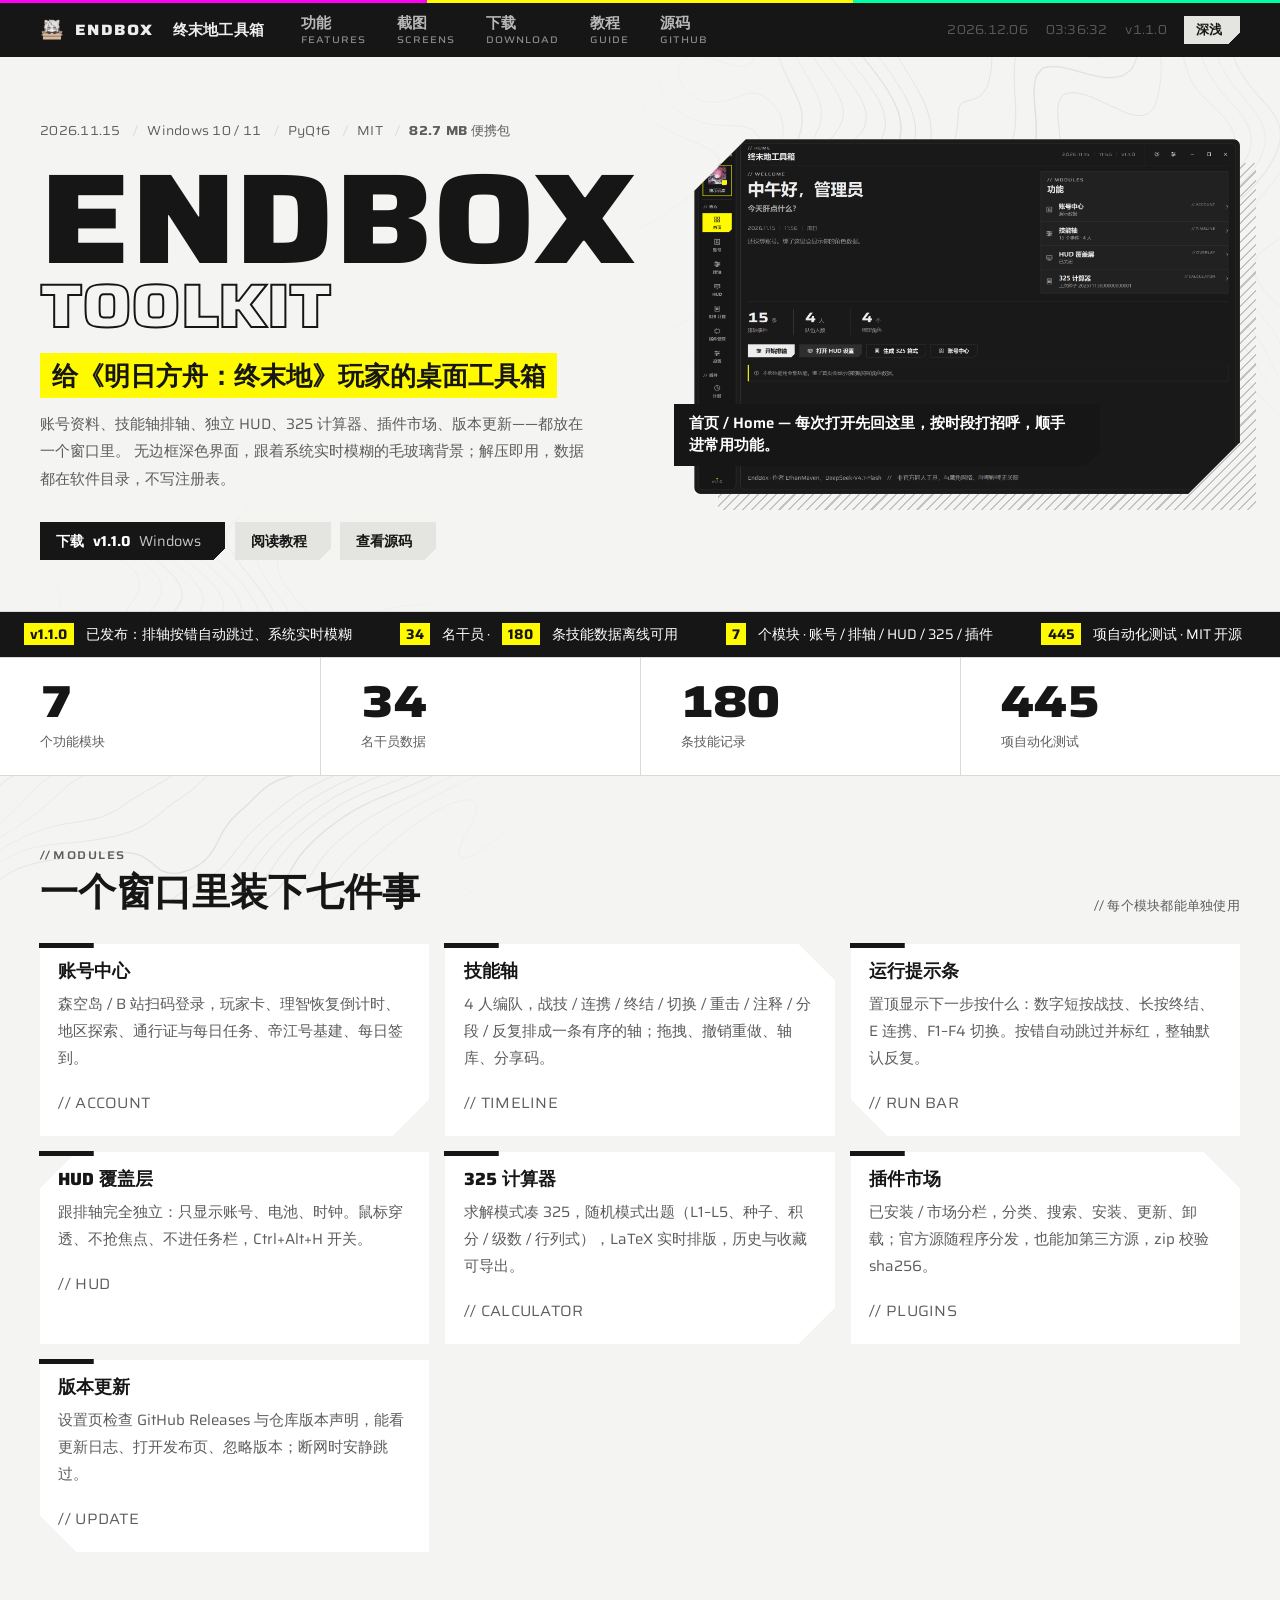
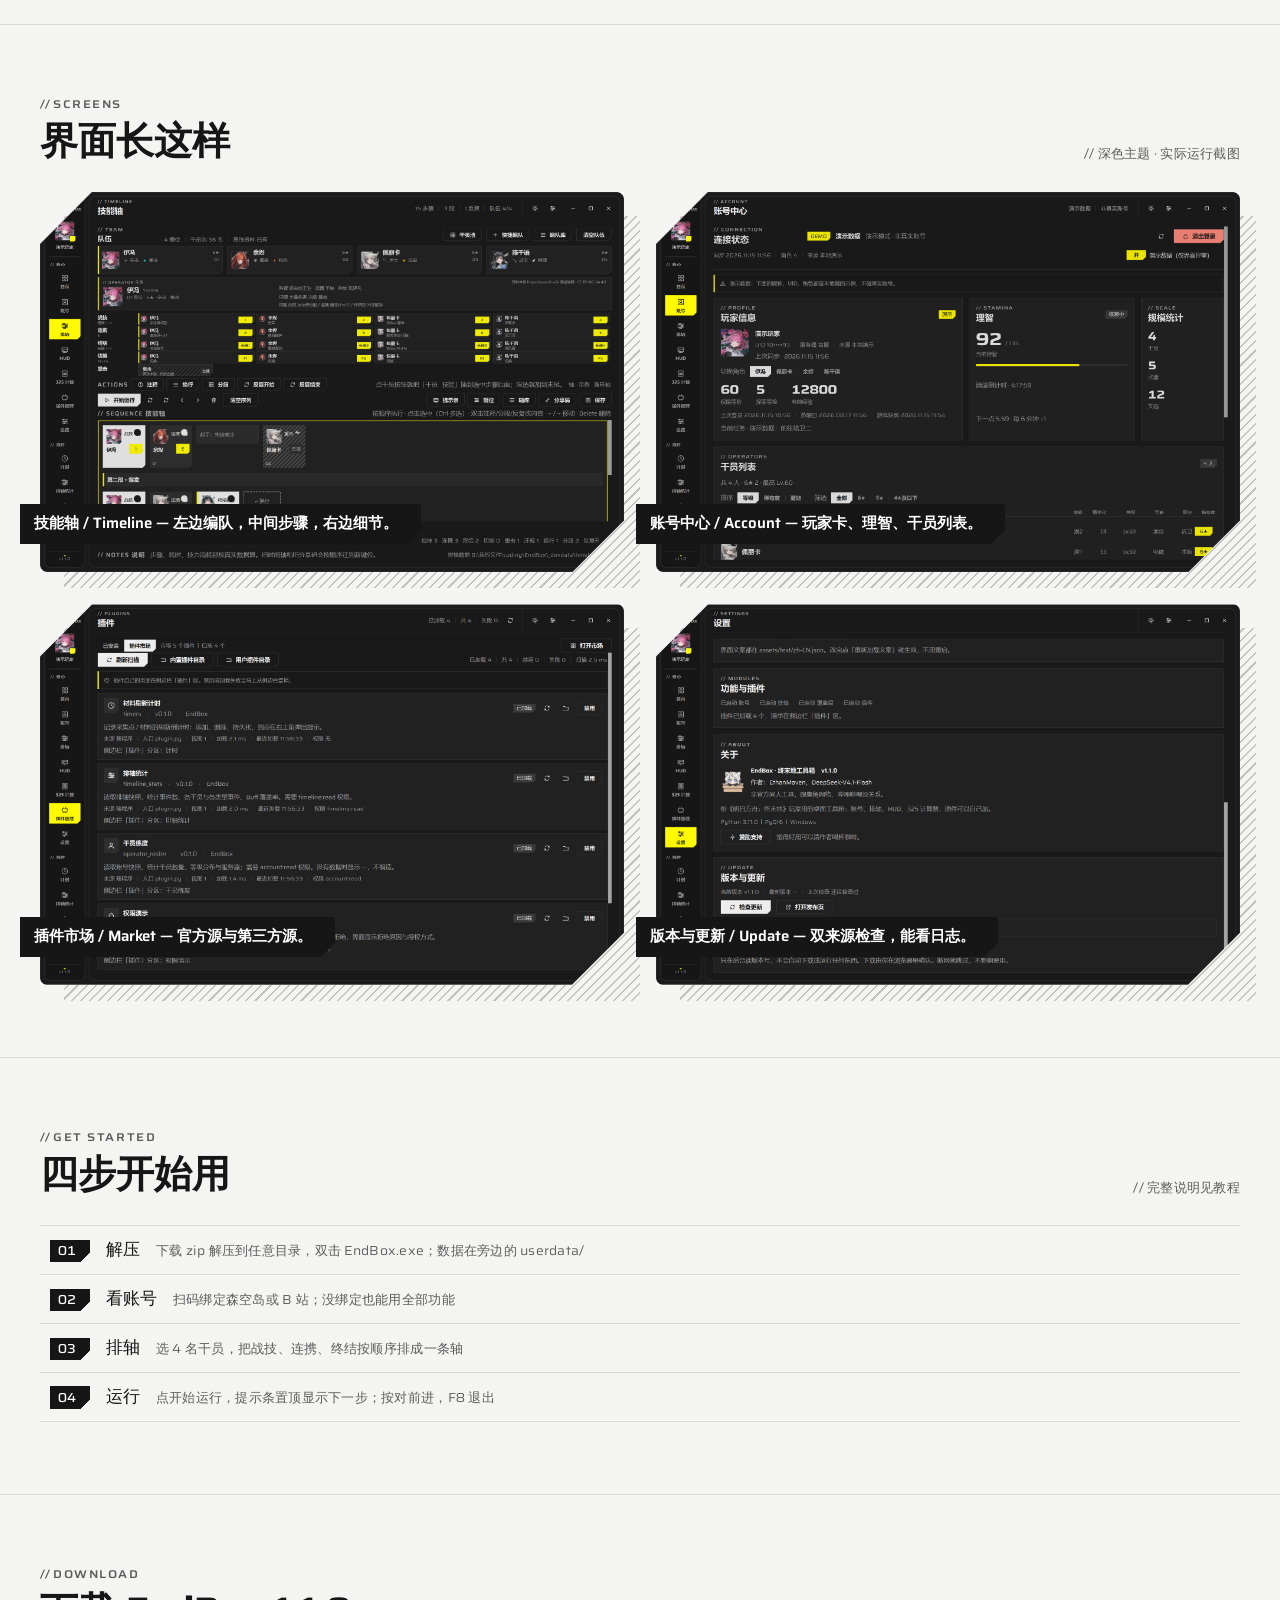
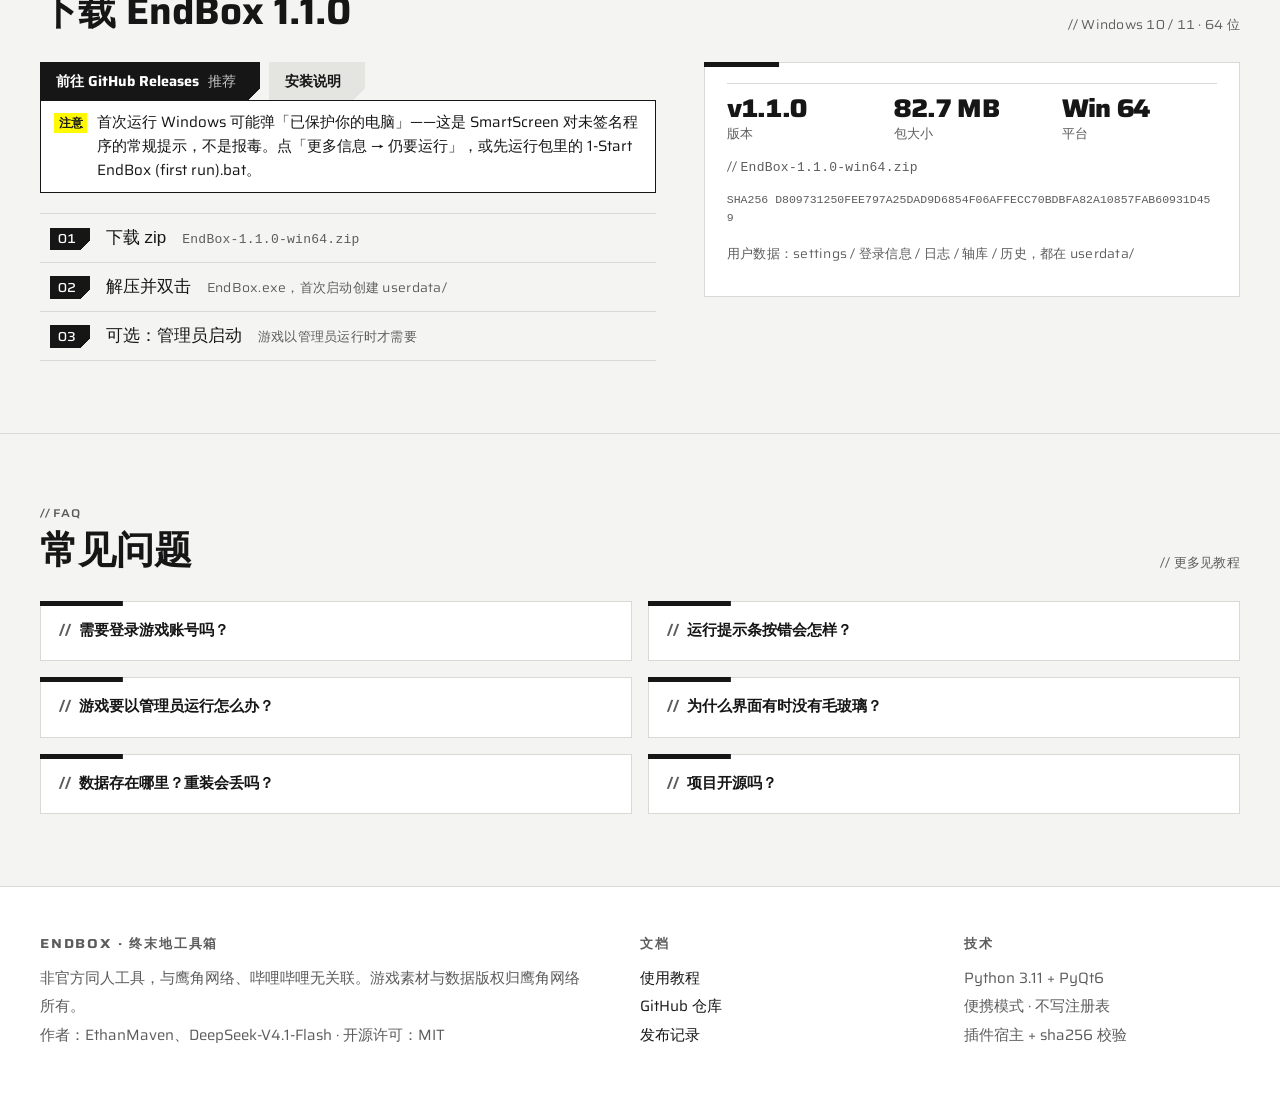
==== index.html @ 20b2fcff "EndBox 官网：首页 + 使用教程（终末地风格静态站）" ====
<!doctype html>
<html
  lang="zh-CN"
  data-ef-accent="yellow"
  data-ef-paper="neutral"
  data-ef-cut="standard"
  data-ef-ground="contours"
  data-ef-density="standard"
  data-ef-motion="full"
>
  <head>
    <meta charset="utf-8" />
    <meta name="viewport" content="width=device-width, initial-scale=1" />
    <title>EndBox · 终末地工具箱</title>
    <meta
      name="description"
      content="EndBox 是给《明日方舟：终末地》玩家用的 Windows 桌面工具箱：账号资料、技能轴排轴、独立 HUD、325 计算器、插件市场、版本更新，都在一个窗口里。开源、便携、免安装。"
    />
    <meta name="theme-color" content="#F4F4F2" media="(prefers-color-scheme: light)" />
    <meta name="theme-color" content="#191919" media="(prefers-color-scheme: dark)" />
    <link rel="icon" href="assets/img/endbox.png" />
    <script>
      try {
        const t = localStorage.getItem('theme');
        if (t) document.documentElement.dataset.theme = t;
      } catch {}
    </script>
    <script src="assets/variant.js"></script>
    <link rel="stylesheet" href="assets/endfield.css" />
    <link rel="stylesheet" href="assets/site.css" />
  </head>
  <body class="ef ef-contours">
    <div class="scroll-progress" aria-hidden="true"><i></i></div>
    <div class="ef-tri" aria-hidden="true"><i></i><i></i><i></i></div>

    <header class="ef-cmdbar">
      <a class="brand" href="index.html">
        <img src="assets/img/endbox.png" alt="" aria-hidden="true" />
        ENDBOX<span class="zh">终末地工具箱</span>
      </a>
      <nav aria-label="页面导航">
        <a href="#features">功能<small>Features</small></a>
        <a href="#screens">截图<small>Screens</small></a>
        <a href="#download">下载<small>Download</small></a>
        <a href="guide.html">教程<small>Guide</small></a>
        <a href="https://github.com/comreade-123/EndBox" rel="noopener">源码<small>GitHub</small></a>
      </nav>
      <div class="util">
        <span class="ef-field" data-clock-date>2026.11.15</span>
        <span class="ef-field" data-clock>--:--:--</span>
        <span class="ef-field" data-release-version>v1.1.0</span>
        <button class="ef-btn small" type="button" data-theme-toggle>深浅</button>
      </div>
    </header>

    <main>
      <section class="hero">
        <div class="hero-copy">
          <p class="hero-meta ef-field">
            <time data-release-date>2026.11.15</time>
            <span>Windows 10 / 11</span>
            <span>PyQt6</span>
            <span>MIT</span>
            <span><b data-release-size>82.7 MB</b> 便携包</span>
          </p>
          <h1 class="ef-wordmark">
            <span class="solid ef-in-drive">ENDBOX</span>
            <span class="hollow ef-in-drive" style="animation-delay: 140ms" aria-hidden="true">TOOLKIT</span>
          </h1>
          <p class="claim"><span class="ef-marker ef-in-stroke">给《明日方舟：终末地》玩家的桌面工具箱</span></p>
          <p class="bio">
            账号资料、技能轴排轴、独立 HUD、325 计算器、插件市场、版本更新——都放在一个窗口里。
            无边框深色界面，跟着系统实时模糊的毛玻璃背景；解压即用，数据都在软件目录，不写注册表。
          </p>
          <p class="ef-actions">
            <a class="ef-btn go" data-release-download href="#download">下载 <span data-release-version>v1.1.0</span> <span class="sub">Windows</span></a>
            <a class="ef-btn" href="guide.html">阅读教程</a>
            <a class="ef-btn" href="https://github.com/comreade-123/EndBox" rel="noopener">查看源码</a>
          </p>
        </div>

        <div class="hero-art">
          <figure class="ef-frame">
            <div class="window">
              <img src="assets/img/home_dark.png" alt="EndBox 首页：问候语、模块入口与今天的状态" />
            </div>
            <figcaption class="ef-plate">首页 / Home — 每次打开先回这里，按时段打招呼，顺手进常用功能。</figcaption>
          </figure>
        </div>

        <div class="ef-ticker" aria-label="项目信息">
          <div class="track">
            <ul>
              <li><a href="#download"><b>v1.1.0</b> 已发布：排轴按错自动跳过、系统实时模糊</a></li>
              <li><a href="#features"><b>34</b> 名干员 · <b>180</b> 条技能数据离线可用</a></li>
              <li><a href="#features"><b>7</b> 个模块 · 账号 / 排轴 / HUD / 325 / 插件</a></li>
              <li><a href="https://github.com/comreade-123/EndBox" rel="noopener"><b>445</b> 项自动化测试 · MIT 开源</a></li>
            </ul>
            <ul aria-hidden="true">
              <li><a href="#download" tabindex="-1"><b>v1.1.0</b> 已发布：排轴按错自动跳过、系统实时模糊</a></li>
              <li><a href="#features" tabindex="-1"><b>34</b> 名干员 · <b>180</b> 条技能数据离线可用</a></li>
              <li><a href="#features" tabindex="-1"><b>7</b> 个模块 · 账号 / 排轴 / HUD / 325 / 插件</a></li>
              <li><a href="https://github.com/comreade-123/EndBox" rel="noopener" tabindex="-1"><b>445</b> 项自动化测试 · MIT 开源</a></li>
            </ul>
          </div>
        </div>
      </section>

      <section class="stat-band" aria-label="真实统计">
        <div><b data-count="7">7</b><span>个功能模块</span></div>
        <div><b data-count="34">34</b><span>名干员数据</span></div>
        <div><b data-count="180">180</b><span>条技能记录</span></div>
        <div><b data-count="445">445</b><span>项自动化测试</span></div>
      </section>

      <section class="section" id="features">
        <div class="section-head">
          <div>
            <p class="ef-eyebrow slash">Modules</p>
            <h2>一个窗口里装下七件事</h2>
          </div>
          <p class="ef-field"><span>// 每个模块都能单独使用</span></p>
        </div>

        <div class="modules">
          <a class="ef-panel cut-br" href="guide.html#account">
            <h2>账号中心</h2>
            <p>森空岛 / B 站扫码登录，玩家卡、理智恢复倒计时、地区探索、通行证与每日任务、帝江号基建、每日签到。</p>
            <p class="ef-field"><span>// ACCOUNT</span></p>
          </a>
          <a class="ef-panel cut-tr" href="guide.html#timeline">
            <h2>技能轴</h2>
            <p>4 人编队，战技 / 连携 / 终结 / 切换 / 重击 / 注释 / 分段 / 反复排成一条有序的轴；拖拽、撤销重做、轴库、分享码。</p>
            <p class="ef-field"><span>// TIMELINE</span></p>
          </a>
          <a class="ef-panel cut-bl" href="guide.html#runbar">
            <h2>运行提示条</h2>
            <p>置顶显示下一步按什么：数字短按战技、长按终结、E 连携、F1–F4 切换。按错自动跳过并标红，整轴默认反复。</p>
            <p class="ef-field"><span>// RUN BAR</span></p>
          </a>
          <a class="ef-panel cut-tl" href="guide.html#hud">
            <h2>HUD 覆盖层</h2>
            <p>跟排轴完全独立：只显示账号、电池、时钟。鼠标穿透、不抢焦点、不进任务栏，Ctrl+Alt+H 开关。</p>
            <p class="ef-field"><span>// HUD</span></p>
          </a>
          <a class="ef-panel cut-br" href="guide.html#calc">
            <h2>325 计算器</h2>
            <p>求解模式凑 325，随机模式出题（L1–L5、种子、积分 / 级数 / 行列式），LaTeX 实时排版，历史与收藏可导出。</p>
            <p class="ef-field"><span>// CALCULATOR</span></p>
          </a>
          <a class="ef-panel cut-tr" href="guide.html#plugins">
            <h2>插件市场</h2>
            <p>已安装 / 市场分栏，分类、搜索、安装、更新、卸载；官方源随程序分发，也能加第三方源，zip 校验 sha256。</p>
            <p class="ef-field"><span>// PLUGINS</span></p>
          </a>
          <a class="ef-panel cut-bl" href="guide.html#update">
            <h2>版本更新</h2>
            <p>设置页检查 GitHub Releases 与仓库版本声明，能看更新日志、打开发布页、忽略版本；断网时安静跳过。</p>
            <p class="ef-field"><span>// UPDATE</span></p>
          </a>
        </div>
      </section>

      <section class="section" id="screens">
        <div class="section-head">
          <div>
            <p class="ef-eyebrow slash">Screens</p>
            <h2>界面长这样</h2>
          </div>
          <p class="ef-field"><span>// 深色主题 · 实际运行截图</span></p>
        </div>

        <div class="gallery">
          <figure class="ef-frame">
            <div class="window"><img src="assets/img/timeline_dark.png" alt="技能轴编辑界面：编队、步骤列表与时间轴" /></div>
            <figcaption class="ef-plate">技能轴 / Timeline — 左边编队，中间步骤，右边细节。</figcaption>
          </figure>
          <figure class="ef-frame">
            <div class="window"><img src="assets/img/account_data_dark.png" alt="账号中心：玩家卡、理智、干员列表" /></div>
            <figcaption class="ef-plate">账号中心 / Account — 玩家卡、理智、干员列表。</figcaption>
          </figure>
          <figure class="ef-frame">
            <div class="window"><img src="assets/img/plugins_market_dark.png" alt="插件市场：分类、搜索、安装" /></div>
            <figcaption class="ef-plate">插件市场 / Market — 官方源与第三方源。</figcaption>
          </figure>
          <figure class="ef-frame">
            <div class="window"><img src="assets/img/settings_update_dark.png" alt="设置页的版本与更新" /></div>
            <figcaption class="ef-plate">版本与更新 / Update — 双来源检查，能看日志。</figcaption>
          </figure>
        </div>
      </section>

      <section class="section" id="start">
        <div class="section-head">
          <div>
            <p class="ef-eyebrow slash">Get started</p>
            <h2>四步开始用</h2>
          </div>
          <p class="ef-field"><a href="guide.html">// 完整说明见教程</a></p>
        </div>

        <ol class="ef-records">
          <li><a class="ef-record" href="guide.html#install"><span class="ef-tag">01</span><span class="name ef-read">解压</span><span class="ef-field">下载 zip 解压到任意目录，双击 EndBox.exe；数据在旁边的 userdata/</span></a></li>
          <li><a class="ef-record" href="guide.html#account"><span class="ef-tag">02</span><span class="name ef-read">看账号</span><span class="ef-field">扫码绑定森空岛或 B 站；没绑定也能用全部功能</span></a></li>
          <li><a class="ef-record" href="guide.html#timeline"><span class="ef-tag">03</span><span class="name ef-read">排轴</span><span class="ef-field">选 4 名干员，把战技、连携、终结按顺序排成一条轴</span></a></li>
          <li><a class="ef-record" href="guide.html#runbar"><span class="ef-tag">04</span><span class="name ef-read">运行</span><span class="ef-field">点开始运行，提示条置顶显示下一步；按对前进，F8 退出</span></a></li>
        </ol>
      </section>

      <section class="section" id="download">
        <div class="section-head">
          <div>
            <p class="ef-eyebrow slash">Download</p>
            <h2 data-release-title>下载 EndBox 1.1.0</h2>
          </div>
          <p class="ef-field"><span>// Windows 10 / 11 · 64 位</span></p>
        </div>

        <div class="download">
          <div>
            <p class="ef-actions" style="margin-top: 0">
              <a class="ef-btn go" data-release-release href="https://github.com/comreade-123/EndBox/releases/latest" rel="noopener">
                前往 GitHub Releases <span class="sub">推荐</span>
              </a>
              <a class="ef-btn" href="guide.html#install">安装说明</a>
            </p>
            <p class="ef-notice" data-flag="注意">
              <span>首次运行 Windows 可能弹「已保护你的电脑」——这是 SmartScreen 对未签名程序的常规提示，不是报毒。点「更多信息 → 仍要运行」，或先运行包里的 1-Start EndBox (first run).bat。</span>
            </p>
            <ol class="ef-records" style="margin-top: 1.25rem">
              <li><a class="ef-record" href="#download"><span class="ef-tag">01</span><span class="name ef-read">下载 zip</span><span class="ef-field"><code data-release-zip>EndBox-1.1.0-win64.zip</code></span></a></li>
              <li><a class="ef-record" href="#download"><span class="ef-tag">02</span><span class="name ef-read">解压并双击</span><span class="ef-field">EndBox.exe，首次启动创建 userdata/</span></a></li>
              <li><a class="ef-record" href="#download"><span class="ef-tag">03</span><span class="name ef-read">可选：管理员启动</span><span class="ef-field">游戏以管理员运行时才需要</span></a></li>
            </ol>
          </div>

          <div class="file ef-panel">
            <div class="ef-figs">
              <div><b data-release-version>v1.1.0</b><span>版本</span></div>
              <div><b data-release-size>82.7 MB</b><span>包大小</span></div>
              <div><b>Win 64</b><span>平台</span></div>
            </div>
            <p class="ef-field"><span>// <code data-release-zip>EndBox-1.1.0-win64.zip</code></span></p>
            <p class="hash" data-release-sha>SHA256 D809731250FEE797A25DAD9D6854F06AFFECC70BDBFA82A10857FAB60931D459</p>
            <p class="ef-field" style="margin-top: 1rem"><span>用户数据：settings / 登录信息 / 日志 / 轴库 / 历史，都在 userdata/</span></p>
          </div>
        </div>
      </section>

      <section class="section" id="faq">
        <div class="section-head">
          <div>
            <p class="ef-eyebrow slash">FAQ</p>
            <h2>常见问题</h2>
          </div>
          <p class="ef-field"><a href="guide.html#faq">// 更多见教程</a></p>
        </div>

        <div class="faq">
          <div class="ef-panel"><details><summary>需要登录游戏账号吗？</summary><p>不登录也能用全部功能。官服用森空岛 App 扫码，B 服用哔哩哔哩 App 扫码；登录信息用 Windows DPAPI 加密存在本机，只有当前用户能读。</p></details></div>
          <div class="ef-panel"><details><summary>运行提示条按错会怎样？</summary><p>按错直接跳过这一步、不给弹窗，被跳过的卡片标红并抖一下；进入下一步时白色圆圈收缩提示，整条轴不会卡住。</p></details></div>
          <div class="ef-panel"><details><summary>游戏要以管理员运行怎么办？</summary><p>游戏是管理员权限时，EndBox 也用管理员启动才能读到按键（Windows UIPI 限制）。不用按键功能时可以普通启动。</p></details></div>
          <div class="ef-panel"><details><summary>为什么界面有时没有毛玻璃？</summary><p>毛玻璃是 Windows 系统实时模糊，最大化时会关闭；系统或显卡驱动不支持时回退纯色背景，不影响功能。</p></details></div>
          <div class="ef-panel"><details><summary>数据存在哪里？重装会丢吗？</summary><p>默认在软件同目录的 userdata/；程序目录写不了时退回 %APPDATA%\EndBox。覆盖安装不会删数据。</p></details></div>
          <div class="ef-panel"><details><summary>项目开源吗？</summary><p>MIT 许可。界面文案、模块、插件 API 都有文档；游戏数据与素材版权归鹰角网络，只在本机使用、不随程序分发。</p></details></div>
        </div>
      </section>
    </main>

    <footer class="site">
      <div>
        <h2>EndBox · 终末地工具箱</h2>
        <p>非官方同人工具，与鹰角网络、哔哩哔哩无关联。游戏素材与数据版权归鹰角网络所有。</p>
        <p>作者：EthanMaven、DeepSeek-V4.1-Flash · 开源许可：MIT</p>
      </div>
      <div>
        <h2>文档</h2>
        <ul>
          <li><a href="guide.html">使用教程</a></li>
          <li><a href="https://github.com/comreade-123/EndBox" rel="noopener">GitHub 仓库</a></li>
          <li><a href="https://github.com/comreade-123/EndBox/releases" rel="noopener">发布记录</a></li>
        </ul>
      </div>
      <div>
        <h2>技术</h2>
        <ul>
          <li>Python 3.11 + PyQt6</li>
          <li>便携模式 · 不写注册表</li>
          <li>插件宿主 + sha256 校验</li>
        </ul>
      </div>
    </footer>

    <script type="module">
      import { wireTheme, wireReadouts } from './assets/fx.js';
      import { wireRelease } from './assets/release.js';
      import { wireSiteFx } from './assets/site-fx.js';
      wireTheme();
      wireReadouts(document);
      wireRelease();
      wireSiteFx();
    </script>
  </body>
</html>
---- assets/endfield.css ----
/* ==========================================================================
   endfield.css: an "Endfield-flavoured" interface kit
   --------------------------------------------------------------------------
   Framework-free. Every class starts with ef- so it can sit beside anything.
   Light by default; dark with <html data-theme="dark">, or follows the system
   when <html> has no data-theme at all.

   Read ../SKILL.md first. In short:
     - paper, ink and one yellow; yellow means "here" or "you can act on this"
     - cut corners on whatever can be pressed; hairlines, not boxes
     - real fields (numbers, dates, counts) in the wide face, tabular figures
     - motion is short, hard and mechanical, and switches off under
       prefers-reduced-motion

   Fonts are not loaded here. Self-host them (see references/tokens.md):
     a wide geometric sans for Latin and figures (Saira, variable width and
     weight) and a heavy-capable Chinese sans (Noto Sans SC / 思源黑体).
   ========================================================================== */

/* ---------- 1. tokens ---------- */

:root {
  --ef-paper: #f4f4f2; /* the page */
  --ef-panel: #ffffff; /* sheets, plates, inputs */
  --ef-ink: #161616; /* text and every line that matters */
  --ef-ink-2: #5c5c5c; /* secondary text, field labels */
  --ef-rule: #d9d9d6; /* 1px hairlines */
  --ef-chip: #e4e4e0; /* quiet fills: chips, idle buttons */
  --ef-signal: #fffa00; /* THE yellow: "here" / "act on this" / "look at this" */
  --ef-on-signal: #161616; /* text on yellow, in both themes */
  --ef-trace: var(--ef-ink); /* a line that means "here": ink by day, yellow by night */
  --ef-tag-bg: var(--ef-ink); /* number tags */
  --ef-tag-fg: var(--ef-panel);
  --ef-danger: #b3261e; /* deleting things. Nothing else. */
  --ef-tri-a: #ff00f0; /* the three-colour strip: magenta, yellow, mint */
  --ef-tri-b: var(--ef-signal);
  --ef-tri-c: #00ffa2;
  --ef-mark: color-mix(in srgb, var(--ef-signal) 55%, transparent); /* highlighter */
  --ef-contour: color-mix(in srgb, var(--ef-ink) 9%, transparent);
  --ef-hatch: repeating-linear-gradient(-45deg, transparent 0 5px, color-mix(in srgb, var(--ef-ink) 22%, transparent) 5px 6.5px);

  /* type. Endfield pairs a wide, geometric Latin face (labels, figures, often
     upper case) with a plain Chinese sans in several weights. Saira stands in
     for the Latin side: its width axis goes up to 125%. */
  --ef-font-ui: 'Saira Variable', 'Saira', 'Noto Sans SC Variable', 'Noto Sans SC', sans-serif;
  /* what people read: the same Chinese sans, lighter and with more leading */
  --ef-font-text: 'Noto Sans SC Variable', 'Noto Sans SC', sans-serif;
  /* code only */
  --ef-font-mono: ui-monospace, 'SFMono-Regular', 'Cascadia Code', Consolas, monospace;
  /* how wide the Latin face is set: fields a little wide, labels and the
     wordmark fully wide, like the official site's wide capitals */
  --ef-wide: 112%;
  --ef-wider: 125%;

  --ef-t-h1: 2.5rem;
  --ef-t-title: 1.875rem;
  --ef-t-h2: 1.375rem;
  --ef-t-body: 1.0625rem;
  --ef-t-ui: 0.9375rem;
  --ef-t-field: 0.8125rem;

  --ef-measure: 40rem; /* a reading line, about 38 Chinese characters */
  --ef-pad: clamp(1rem, 4vw, 2.5rem);
  --ef-cut-k: 1; /* every corner cut scales with this (variant: tight 0.6, wide 1.6) */
  --ef-cut: calc(7px * var(--ef-cut-k)); /* the corner cut off small entrances */

  --ef-ease: cubic-bezier(0.2, 0.7, 0.1, 1);
  --ef-snap: cubic-bezier(0.16, 1, 0.3, 1); /* arrives fast, settles */
  --ef-mech: cubic-bezier(0.7, 0, 0.2, 1); /* starts slow, closes hard, like a shutter */

  color-scheme: light;
}

:root[data-theme='dark'] {
  --ef-paper: #191919;
  --ef-panel: #222222;
  --ef-ink: #ededed;
  --ef-ink-2: #a3a3a3;
  --ef-rule: #353535;
  --ef-chip: #2e2e2e;
  --ef-trace: var(--ef-signal);
  --ef-tag-bg: #3a3a3a;
  --ef-tag-fg: var(--ef-ink);
  --ef-danger: #ff8a7a;
  --ef-mark: color-mix(in srgb, var(--ef-signal) 22%, transparent);
  color-scheme: dark;
}

@media (prefers-color-scheme: dark) {
  :root:not([data-theme]) {
    --ef-paper: #191919;
    --ef-panel: #222222;
    --ef-ink: #ededed;
    --ef-ink-2: #a3a3a3;
    --ef-rule: #353535;
    --ef-chip: #2e2e2e;
    --ef-trace: var(--ef-signal);
    --ef-tag-bg: #3a3a3a;
    --ef-tag-fg: var(--ef-ink);
    --ef-danger: #ff8a7a;
    --ef-mark: color-mix(in srgb, var(--ef-signal) 22%, transparent);
    color-scheme: dark;
  }
}

/* ---------- 2. base ---------- */

.ef,
.ef *,
.ef *::before,
.ef *::after {
  box-sizing: border-box;
}

.ef {
  margin: 0;
  min-height: 100dvh;
  background: var(--ef-paper);
  color: var(--ef-ink);
  font-family: var(--ef-font-ui);
  font-size: var(--ef-t-ui);
  line-height: 1.6;
  -webkit-font-smoothing: antialiased;
  overflow-x: clip;
}

.ef a {
  color: inherit;
  text-decoration: none;
}

.ef :is(a, button, summary, label[for]) {
  cursor: pointer;
}

.ef ::selection {
  background: var(--ef-signal);
  color: var(--ef-on-signal);
}

.ef :focus-visible {
  outline: 2px solid currentColor;
  outline-offset: 2px;
}

.ef :is(h1, h2, h3, h4) {
  line-height: 1.35;
  text-wrap: balance;
}

/* Reading text: plain sans, regular weight, generous leading. */
.ef-read {
  font-family: var(--ef-font-text);
  font-weight: 400;
}

/* Two faint patches of open, flowing contour lines: upper right, lower left.
   Put .ef-contours on <body> and keep the two SVGs next to this file. */
.ef-contours::before {
  content: '';
  position: fixed;
  inset: 0;
  z-index: -1;
  pointer-events: none;
  background: var(--ef-contour);
  -webkit-mask:
    url('./contours/contour-a.svg') right -9rem top -7rem / 52rem auto no-repeat,
    url('./contours/contour-b.svg') left -6rem bottom -14rem / 40rem auto no-repeat;
  mask:
    url('./contours/contour-a.svg') right -9rem top -7rem / 52rem auto no-repeat,
    url('./contours/contour-b.svg') left -6rem bottom -14rem / 40rem auto no-repeat;
}

@media (max-width: 719px) {
  .ef-contours::before {
    -webkit-mask: url('./contours/contour-a.svg') right -12rem top -4rem / 34rem auto no-repeat;
    mask: url('./contours/contour-a.svg') right -12rem top -4rem / 34rem auto no-repeat;
  }
}

/* ---------- 3. marks that carry meaning ---------- */

/* The three-colour strip: the top edge of a page, or under an article title. Nowhere else. */
.ef-tri {
  display: grid;
  grid-template-columns: repeat(3, 1fr);
  height: 3px;
}
.ef-tri > i:nth-child(1) {
  background: var(--ef-tri-a);
}
.ef-tri > i:nth-child(2) {
  background: var(--ef-tri-b);
}
.ef-tri > i:nth-child(3) {
  background: var(--ef-tri-c);
}

/* A field of a record: number, date, count, path. Wide, geometric, tabular. */
.ef-field {
  font-family: var(--ef-font-ui);
  font-size: var(--ef-t-field);
  font-stretch: var(--ef-wide);
  line-height: 1.5;
  letter-spacing: 0.02em;
  color: var(--ef-ink-2);
  font-variant-numeric: tabular-nums;
}

/* A small, wide, upper-case label above or beside a heading: "// OVERVIEW".
   Add .slash for the double-slash prefix the game puts on titles. */
.ef-eyebrow {
  font-family: var(--ef-font-ui);
  font-size: 0.7rem;
  font-stretch: var(--ef-wider);
  font-weight: 600;
  letter-spacing: 0.14em;
  line-height: 1.4;
  text-transform: uppercase;
  color: var(--ef-ink-2);
}
.ef-eyebrow.slash::before {
  content: '// ';
  letter-spacing: 0;
}

/* English small and wide above, Chinese heavy below: LORE / 世界观资料. */
.ef-pair {
  display: inline-flex;
  flex-direction: column;
  gap: 0.15rem;
  line-height: 1.15;
}
.ef-pair > :last-child {
  font-weight: 800;
}

/* Fields in a row, divided by hairlines; a wrapped line starts clean. */
.ef-facts {
  display: flex;
  flex-wrap: wrap;
  gap: 0.35rem 0;
  margin: 0;
  padding: 0;
  list-style: none;
  clip-path: inset(-6px -100vw -6px 0);
}
.ef-facts > * {
  margin: 0 calc(0.75rem + 1px) 0 calc(-0.75rem - 1px);
  padding: 0 0.75rem;
  border-left: 1px solid var(--ef-rule);
}

/* Small entrances with one corner cut: number tag, key/value block, chip.
   The cut is painted in the background so the focus ring stays whole. */
.ef-tag,
.ef-kv,
.ef-chip {
  --fill: var(--ef-chip);
  display: inline-flex;
  align-items: center;
  font-family: var(--ef-font-ui);
  font-size: var(--ef-t-field);
  font-stretch: var(--ef-wide);
  font-weight: 500;
  line-height: 1.5;
  white-space: nowrap;
  font-variant-numeric: tabular-nums;
  color: var(--ef-ink);
  background: linear-gradient(-45deg, transparent calc(var(--ef-cut) - 0.5px), var(--fill) var(--ef-cut));
  border: 0;
}

.ef-tag {
  --fill: var(--ef-tag-bg);
  /* the right padding grows with the cut, so the text keeps clear of it */
  padding: 0.1rem calc(0.45rem + var(--ef-cut)) 0.1rem 0.5rem;
  color: var(--ef-tag-fg);
}

.ef-chip {
  gap: 0.35em;
  padding: 0.15rem calc(0.5rem + var(--ef-cut)) 0.15rem 0.55rem;
}

.ef-chip .n {
  color: var(--ef-ink-2);
}

.ef-kv > * {
  padding: 0.1rem 0.5rem;
}
.ef-kv > :first-child {
  color: var(--ef-ink-2);
  border-right: 1px solid color-mix(in srgb, var(--ef-ink) 16%, transparent);
}
.ef-kv > :last-child {
  padding-right: 0.8rem;
}

/* "Here", or "this one is on": the yellow fill. */
.ef-tag.is-current,
a.ef-tag:hover,
a.ef-kv:hover,
a.ef-chip:hover,
button.ef-chip:hover,
.ef-chip[aria-pressed='true'],
.ef-chip.is-active {
  --fill: var(--ef-signal);
  color: var(--ef-on-signal);
}
a.ef-kv:hover > :first-child,
.ef-chip.is-active .n,
.ef-chip[aria-pressed='true'] .n {
  color: var(--ef-on-signal);
}

/* A highlighter stroke under one line that says what this is. */
.ef-marker {
  padding: 0.1em 0.45em;
  background: linear-gradient(var(--ef-signal), var(--ef-signal)) left / 100% 100% no-repeat;
  color: var(--ef-on-signal);
  font-weight: 800;
  -webkit-box-decoration-break: clone;
  box-decoration-break: clone;
}

/* A state: live is solid ink, waiting is dashed, needs-a-look is a yellow block. */
.ef-state {
  display: inline-block;
  padding: 0 0.5em;
  border: 1px solid currentColor;
  font-family: var(--ef-font-ui);
  font-stretch: var(--ef-wide);
  font-size: 0.7rem;
  line-height: 1.6;
  white-space: nowrap;
  vertical-align: 0.15em;
}
.ef-state.is-draft {
  color: var(--ef-ink-2);
  border-style: dashed;
}
.ef-state.is-hidden {
  border-style: dashed;
}
.ef-state.is-alert {
  border-color: var(--ef-signal);
  background: var(--ef-signal);
  color: var(--ef-on-signal);
  font-weight: 700;
}

/* Something needs reading: a yellow flag before the words. Red is not used. */
.ef-notice {
  display: flex;
  align-items: baseline;
  gap: 0.6rem;
  margin: 0;
  padding: 0.6rem 0.8rem;
  border: 1px solid var(--ef-ink);
  background: var(--ef-panel);
}
.ef-notice::before {
  content: attr(data-flag);
  flex: none;
  padding: 0 0.4em;
  background: var(--ef-signal);
  color: var(--ef-on-signal);
  font-size: 0.75rem;
  font-weight: 700;
  line-height: 1.6;
}
.ef-notice:not([data-flag])::before {
  content: '注意';
}
.ef-notice:is([hidden], :empty) {
  display: none;
}

/* ---------- 4. buttons ---------- */

/* A block with one corner cut. Pointing at it drives yellow across from the
   left behind a bright edge. The cut is a mask, so the focus ring sits inside. */
.ef-btn {
  --fill: var(--ef-chip);
  --wipe: var(--ef-signal);
  position: relative;
  isolation: isolate;
  display: inline-flex;
  align-items: center;
  gap: 0.6em;
  padding: 0.55rem 1.5rem 0.55rem 1rem;
  border: 0;
  background: var(--fill);
  -webkit-mask: linear-gradient(-45deg, transparent calc(0.5rem * var(--ef-cut-k)), #000 calc(0.5rem * var(--ef-cut-k) + 0.5px));
  mask: linear-gradient(-45deg, transparent calc(0.5rem * var(--ef-cut-k)), #000 calc(0.5rem * var(--ef-cut-k) + 0.5px));
  color: var(--ef-ink);
  font-family: var(--ef-font-ui);
  font-size: 0.9rem;
  font-weight: 700;
  line-height: 1.4;
  white-space: nowrap;
  cursor: pointer;
  transition:
    color 0.12s 0.06s,
    transform 0.1s;
}
.ef-btn:focus-visible {
  outline-offset: -4px;
}
.ef-btn.go {
  --fill: var(--ef-ink);
  color: var(--ef-panel);
}
.ef-btn.small {
  padding: 0.3rem 1.1rem 0.3rem 0.75rem;
  font-size: 0.8rem;
}
.ef-btn.danger {
  --wipe: var(--ef-danger);
  color: var(--ef-danger);
}
.ef-btn .sub {
  font-weight: 400;
  opacity: 0.75;
}

.ef-btn::before,
.ef-btn::after {
  content: '';
  position: absolute;
  inset: 0;
  z-index: -1;
  transform: translateX(-101%);
  transition: transform 0.28s var(--ef-mech);
}
.ef-btn::before {
  background: var(--wipe);
}
.ef-btn::after {
  z-index: 0;
  background: linear-gradient(var(--ef-on-signal), var(--ef-on-signal)) left / 3px 100% no-repeat;
  opacity: 0;
}
.ef-btn:is(:hover, :focus-visible):not(:disabled),
:is(a, .ef-host):is(:hover, :focus-visible) span.ef-btn {
  color: var(--ef-on-signal);
}
.ef-btn.danger:is(:hover, :focus-visible):not(:disabled) {
  color: var(--ef-panel);
}
.ef-btn:is(:hover, :focus-visible):not(:disabled)::before,
:is(a, .ef-host):is(:hover, :focus-visible) span.ef-btn::before {
  transform: none;
}
.ef-btn:hover:not(:disabled)::after,
:is(a, .ef-host):hover span.ef-btn::after {
  animation: ef-edge 0.3s var(--ef-mech);
}
/* (a <span class="ef-btn"> inside a bigger link wipes when the link is pointed at) */
.ef-btn:active:not(:disabled) {
  transform: translateY(1px) scale(0.985);
}
/* Off: it cannot be pressed now. */
.ef-btn:disabled {
  opacity: 0.5;
  cursor: not-allowed;
}
/* Busy: pressed and still working (saving, sending). Hatched, and it waits. */
.ef-btn[aria-busy='true'] {
  background: var(--ef-hatch), var(--fill);
  cursor: progress;
  pointer-events: none;
}
/* Touch screens have no pointing, so "act on this" shows at rest: the main
   action is yellow, and pressing does the wipe that hovering does elsewhere. */
@media (hover: none) {
  .ef-btn.go {
    --fill: var(--ef-signal);
    --wipe: color-mix(in srgb, var(--ef-signal), #000 12%);
    color: var(--ef-on-signal);
  }
  .ef-btn:active:not(:disabled) {
    color: var(--ef-on-signal);
  }
  .ef-btn.danger:active:not(:disabled) {
    color: var(--ef-panel);
  }
  .ef-btn:active:not(:disabled)::before {
    transform: none;
    transition-duration: 0.1s;
  }
  /* 16px keeps iOS from zooming into a focused field */
  .ef-form :is(input, select, textarea) {
    font-size: 1rem;
  }
}

@keyframes ef-edge {
  0% {
    transform: none;
    opacity: 1;
  }
  90% {
    opacity: 1;
  }
  100% {
    transform: translateX(100%);
    opacity: 0;
  }
}

.ef-actions {
  display: flex;
  flex-wrap: wrap;
  gap: 0.6rem;
  margin: 0;
}

/* ---------- 5. lists ---------- */

/* Records: one row each, columns are real fields (tag, date, name, count).
   Pointing at a row drops a bar down its left edge and steps it in. */
.ef-records {
  margin: 0;
  padding: 0;
  list-style: none;
  border-top: 1px solid var(--ef-rule);
}
.ef-records > li {
  border-bottom: 1px solid var(--ef-rule);
}
.ef-records a.ef-record,
.ef-records .ef-record {
  position: relative;
  display: grid;
  grid-template-columns: auto auto minmax(0, 1fr) auto;
  gap: 0 1rem;
  align-items: baseline;
  padding: 0.7rem 0.6rem;
  transition: background-color 0.15s;
}
.ef-record::before {
  content: '';
  position: absolute;
  inset: 0 auto 0 0;
  width: 4px;
  background: var(--ef-trace);
  transform: scaleY(0);
  transform-origin: top;
  transition: transform 0.2s var(--ef-snap);
}
.ef-record > * {
  transition: transform 0.25s var(--ef-snap);
}
a.ef-record:is(:hover, :focus-visible) {
  background: var(--ef-paper);
}
a.ef-record:is(:hover, :focus-visible)::before {
  transform: none;
}
a.ef-record:is(:hover, :focus-visible) > * {
  transform: translateX(6px);
}
.ef-record .name {
  font-size: var(--ef-t-body);
  line-height: 1.5;
}
@media (max-width: 719px) {
  .ef-records .ef-record {
    grid-template-columns: auto minmax(0, 1fr) auto;
    row-gap: 0.25rem;
  }
  .ef-record .name {
    grid-column: 1 / -1;
    grid-row: 2;
  }
  .ef-record .ef-tag {
    justify-self: start;
  }
  /* the count stays on the first line, at the right */
  .ef-record > .ef-field:last-child {
    grid-column: -2;
    grid-row: 1;
    justify-self: end;
  }
}

/* A column of label / figure pairs, for a margin or a panel. */
.ef-ledger {
  margin: 0;
  padding: 0;
  list-style: none;
  border-top: 1px solid var(--ef-rule);
}
.ef-ledger > li {
  display: flex;
  align-items: baseline;
  justify-content: space-between;
  gap: 1rem;
  padding: 0.55rem 0;
  border-bottom: 1px solid var(--ef-rule);
}
.ef-ledger .warn {
  padding: 0 0.4em;
  background: var(--ef-signal);
  color: var(--ef-on-signal);
  font-weight: 700;
}

/* ---------- 6. the reading page: a white sheet and a margin ---------- */

.ef-spread {
  display: grid;
  grid-template-columns: minmax(0, calc(var(--ef-measure) + var(--ef-pad) * 2)) minmax(0, 1fr);
  min-height: 100%;
}
.ef-sheet {
  min-width: 0;
  padding: clamp(2rem, 5vw, 3.5rem) var(--ef-pad) 4rem;
  background: var(--ef-panel);
  border-right: 1px solid var(--ef-rule);
}
.ef-margin {
  min-width: 0;
  padding: clamp(2rem, 5vw, 3.5rem) var(--ef-pad) 3rem;
}
@media (max-width: 959px) {
  .ef-spread {
    grid-template-columns: minmax(0, 1fr);
  }
  .ef-sheet {
    border-right: 0;
    border-bottom: 1px solid var(--ef-rule);
  }
}

/* A page's name with its count, ruled off in ink. */
.ef-sheet-head {
  display: flex;
  flex-wrap: wrap;
  align-items: baseline;
  justify-content: space-between;
  gap: 0.25rem 1rem;
  padding-bottom: 1.5rem;
  border-bottom: 1px solid var(--ef-ink);
}
.ef-sheet-head h1 {
  margin: 0;
  font-size: var(--ef-t-h1);
  font-weight: 700;
  line-height: 1.25;
}
.ef-sheet-head p {
  margin: 0;
}

.ef-crumb {
  display: flex;
  flex-wrap: wrap;
  gap: 0 0.6em;
  margin: 0 0 0.75rem;
}
.ef-crumb a {
  border-bottom: 1px solid var(--ef-rule);
}
.ef-crumb > * + *::before {
  content: '/';
  margin-right: 0.6em;
  color: var(--ef-rule);
}

.ef-lede {
  max-width: var(--ef-measure);
  margin: 1.25rem 0 0;
  font-size: var(--ef-t-body);
  line-height: 1.75;
  color: var(--ef-ink-2);
}

.ef-group-head {
  display: flex;
  align-items: baseline;
  justify-content: space-between;
  gap: 1rem;
  margin: 2.5rem 0 0;
  padding-bottom: 0.5rem;
  border-bottom: 1px solid var(--ef-ink);
  font-size: var(--ef-t-h2);
  font-weight: 700;
}
.ef-group-head + .ef-records,
.ef-sheet-head + .ef-records {
  border-top: 0;
}

.ef-empty {
  max-width: 30rem;
  margin: 1.5rem 0 0;
  line-height: 1.75;
  color: var(--ef-ink-2);
}

/* Reading prose: plain Chinese sans, regular weight, generous leading; a link is ink over a yellow block
   (a yellow line on dark, where the block would swallow light text). */
.ef-prose {
  max-width: var(--ef-measure);
  font-family: var(--ef-font-text);
  font-size: var(--ef-t-body);
  line-height: 1.85;
}
.ef-prose :is(h2, h3) {
  font-family: var(--ef-font-ui);
}
.ef-prose a {
  text-decoration: underline;
  text-decoration-color: var(--ef-signal);
  text-decoration-thickness: 0.4em;
  text-underline-offset: -0.18em;
  text-decoration-skip-ink: none;
}
:root[data-theme='dark'] .ef-prose a {
  text-decoration-thickness: 1.5px;
  text-underline-offset: 0.25em;
}
@media (prefers-color-scheme: dark) {
  :root:not([data-theme]) .ef-prose a {
    text-decoration-thickness: 1.5px;
    text-underline-offset: 0.25em;
  }
}
.ef-prose strong {
  font-weight: 700;
}
.ef-prose h2 {
  font-size: var(--ef-t-h2);
  font-weight: 700;
  margin: 2.4em 0 0.8em;
  padding-top: 0.9em;
  border-top: 1px solid var(--ef-rule);
}
.ef-prose blockquote {
  margin: 1.2em 0;
  padding-left: 1.2em;
  border-left: 3px solid var(--ef-ink);
  color: var(--ef-ink-2);
}
.ef-prose code {
  font-family: var(--ef-font-mono);
  font-size: 0.86em;
  padding: 0.1em 0.35em;
  border: 1px solid var(--ef-rule);
  background: var(--ef-paper);
}

/* ---------- 7. the showcase voice ---------- */

/* The name, as heavy and wide as the column takes: solid, then hollow. */
.ef-wordmark {
  display: flex;
  flex-direction: column;
  margin: 0;
  font-family: var(--ef-font-ui);
  font-stretch: var(--ef-wider);
  font-weight: 800;
  line-height: 0.84;
  letter-spacing: -0.02em;
  text-transform: uppercase;
}
.ef-wordmark > * {
  line-height: 0.84;
}
.ef-wordmark .solid {
  font-size: var(--ef-wordmark, clamp(3rem, 10vw, 11rem));
}
.ef-wordmark .hollow {
  margin-top: 0.12em;
  font-size: calc(var(--ef-wordmark, clamp(3rem, 10vw, 11rem)) * 0.48);
  color: transparent;
  -webkit-text-stroke: 2px var(--ef-ink);
}

/* A big hollow number that ink pours into, left to right, when pointed at. */
.ef-hollow-no {
  font-family: var(--ef-font-ui);
  font-stretch: var(--ef-wide);
  font-size: clamp(5rem, 14vw, 14rem);
  font-weight: 800;
  line-height: 0.8;
  letter-spacing: -0.03em;
  color: transparent;
  -webkit-text-stroke: 2px var(--ef-ink);
  background: linear-gradient(var(--ef-ink), var(--ef-ink)) left / 0% 100% no-repeat;
  -webkit-background-clip: text;
  background-clip: text;
  transition: background-size 0.45s var(--ef-mech);
}
:is(a, .ef-host):is(:hover, :focus-visible) .ef-hollow-no {
  background-size: 100% 100%;
}

/* A title with a hatched band running off beside it. */
.ef-bar-title {
  display: flex;
  align-items: center;
  gap: 1.25rem;
  margin: 0 0 1.25rem;
  font-size: 1.15rem;
  font-weight: 800;
}
.ef-bar-title::after {
  content: '';
  flex: 1;
  height: 0.8rem;
  background: var(--ef-hatch);
  border-left: 0.8rem solid var(--ef-ink);
}

/* A picture in a frame with two corners cut, a hatched shadow set off behind
   it, and an ink plate carrying one line. */
.ef-frame {
  position: relative;
  margin: 0 1rem 1rem 0;
  min-height: 16rem;
}
.ef-frame::before {
  content: '';
  position: absolute;
  inset: 1.5rem -1rem -1rem 1.5rem;
  background: var(--ef-hatch);
}
.ef-frame .window {
  position: absolute;
  inset: 0;
  --frame-cut: calc(3.25rem * var(--ef-cut-k));
  clip-path: polygon(var(--frame-cut) 0, 100% 0, 100% calc(100% - var(--frame-cut)), calc(100% - var(--frame-cut)) 100%, 0 100%, 0 var(--frame-cut));
  background: var(--ef-panel);
  overflow: hidden;
}
.ef-frame .window > img {
  display: block;
  width: 100%;
  height: 100%;
  object-fit: contain;
  object-position: 50% 100%;
}
.ef-plate {
  position: absolute;
  left: -1.25rem;
  bottom: 1.75rem;
  max-width: 78%;
  margin: 0;
  padding: 0.55rem 1.4rem 0.6rem 0.9rem;
  background: linear-gradient(-45deg, transparent calc(0.6rem * var(--ef-cut-k)), var(--ef-ink) calc(0.6rem * var(--ef-cut-k) + 0.5px));
  color: var(--ef-panel);
  font-weight: 600;
  line-height: 1.45;
}

/* A band of recent items passing by; pointing at it stops it. */
.ef-ticker {
  background: var(--ef-ink);
  color: var(--ef-panel);
  overflow: hidden;
}
.ef-ticker .track {
  display: flex;
  width: max-content;
}
.ef-ticker ul {
  display: flex;
  flex: none;
  margin: 0;
  padding: 0;
  list-style: none;
}
.ef-ticker a {
  display: flex;
  align-items: center;
  gap: 0.75rem;
  padding: 0.6rem 1.5rem;
  font-size: 0.875rem;
  white-space: nowrap;
}
.ef-ticker b {
  padding: 0 0.45em;
  background: var(--ef-signal);
  color: var(--ef-on-signal);
}
.ef-ticker a:hover {
  background: var(--ef-signal);
  color: var(--ef-on-signal);
}

/* ---------- 8. the console voice ---------- */

/* The command bar: dark in both themes, so the yellow block of "where you are"
   reads the same everywhere. */
.ef-cmdbar {
  display: flex;
  flex-wrap: wrap;
  align-items: stretch;
  gap: 0 1.5rem;
  padding-inline: var(--ef-pad);
  background: #161616;
  color: #ededed;
}
.ef-cmdbar .brand {
  display: flex;
  align-items: center;
  gap: 0.7rem;
  padding-block: 0.6rem;
  font-stretch: var(--ef-wider);
  font-weight: 800;
  letter-spacing: 0.08em;
  text-transform: uppercase;
}
.ef-cmdbar .seal {
  display: grid;
  place-items: center;
  width: 2.25rem;
  height: 2.25rem;
  background: linear-gradient(-45deg, transparent calc(0.45rem * var(--ef-cut-k)), var(--ef-signal) calc(0.45rem * var(--ef-cut-k) + 0.5px));
  color: var(--ef-on-signal);
  font-size: 1.3rem;
  letter-spacing: 0;
}
.ef-cmdbar nav {
  display: flex;
  flex-wrap: wrap;
  margin-right: auto;
}
.ef-cmdbar nav a {
  position: relative;
  display: flex;
  flex-direction: column;
  justify-content: center;
  min-height: 3.4rem;
  padding: 0.3rem 1.15rem 0.3rem 0.8rem;
  color: #b8b8b8;
  font-weight: 600;
  line-height: 1.3;
}
.ef-cmdbar nav a small {
  font-size: 0.6rem;
  font-stretch: var(--ef-wider);
  font-weight: 500;
  letter-spacing: 0.1em;
  text-transform: uppercase;
  opacity: 0.75;
}
.ef-cmdbar nav a::after {
  content: '';
  position: absolute;
  inset: auto 0 0 0;
  height: 3px;
  background: var(--ef-signal);
  transform: scaleX(0);
  transform-origin: left;
  transition: transform 0.22s var(--ef-mech);
}
.ef-cmdbar nav a:hover {
  color: #fff;
  background: #232323;
}
.ef-cmdbar nav a:not([aria-current]):hover::after {
  transform: none;
}
.ef-cmdbar nav a[aria-current] {
  color: var(--ef-on-signal);
  background: linear-gradient(-45deg, transparent calc(var(--ef-cut) + 2px), var(--ef-signal) calc(var(--ef-cut) + 2.5px));
}
.ef-cmdbar .count {
  position: absolute;
  top: 0.35rem;
  right: 0.3rem;
  min-width: 1.4em;
  padding: 0 0.3em;
  background: var(--ef-signal);
  color: var(--ef-on-signal);
  outline: 2px solid #161616;
  font-size: 0.66rem;
  font-weight: 700;
  text-align: center;
}
.ef-cmdbar .util {
  display: flex;
  align-items: center;
  gap: 1.1rem;
  font-size: 0.78rem;
  color: #b8b8b8;
}

/* A console page's name: heavy, with a hatched band beside it. */
.ef-head {
  display: grid;
  grid-template-columns: auto minmax(2rem, 1fr);
  align-items: center;
  gap: 0.4rem 1.25rem;
  margin-bottom: 1.5rem;
}
.ef-head::after {
  content: '';
  grid-column: 2;
  grid-row: 1;
  height: 0.9rem;
  background: var(--ef-hatch);
  border-left: 0.9rem solid var(--ef-ink);
}
.ef-head h1 {
  display: flex;
  align-items: baseline;
  gap: 0.75rem;
  margin: 0;
  font-size: clamp(1.9rem, 4vw, 2.6rem);
  font-weight: 800;
  line-height: 1.15;
}
.ef-head h1 small {
  font-size: 0.7rem;
  font-stretch: var(--ef-wider);
  font-weight: 600;
  letter-spacing: 0.14em;
  text-transform: uppercase;
  color: var(--ef-ink-2);
}
.ef-head p {
  grid-column: 1 / -1;
  margin: 0;
  color: var(--ef-ink-2);
}

/* A panel: a plate on the paper with a heavy ink tab on its top edge, which
   runs out along the whole edge when the panel is pointed at.
   Add one of .cut-tl / .cut-tr / .cut-bl / .cut-br to cut away the corner that
   faces a central dial, so panels follow its curve instead of forming a grid. */
.ef-panel {
  --cutaway: calc(1.6rem * var(--ef-cut-k));
  position: relative;
  min-width: 0;
  padding: 1rem 1.15rem 1.15rem;
  background: var(--ef-panel);
  border: 1px solid var(--ef-rule);
}
.ef-panel::before {
  content: '';
  position: absolute;
  top: -1px;
  left: -1px;
  right: -1px;
  height: 5px;
  background: var(--ef-ink);
  transform: scaleX(0.14);
  transform-origin: left;
  transition: transform 0.4s var(--ef-mech);
  pointer-events: none;
}
.ef-panel.tab-right::before {
  transform-origin: right;
}
.ef-panel:is(:hover, :focus-within)::before {
  transform: none;
}
.ef-panel:is(.cut-tl, .cut-tr, .cut-bl, .cut-br) {
  border: 0;
}
.ef-panel.cut-br {
  background: linear-gradient(-45deg, transparent var(--cutaway), var(--ef-panel) calc(var(--cutaway) + 0.5px));
}
.ef-panel.cut-bl {
  background: linear-gradient(45deg, transparent var(--cutaway), var(--ef-panel) calc(var(--cutaway) + 0.5px));
}
.ef-panel.cut-tr {
  background: linear-gradient(-135deg, transparent var(--cutaway), var(--ef-panel) calc(var(--cutaway) + 0.5px));
}
.ef-panel.cut-tl {
  background: linear-gradient(135deg, transparent var(--cutaway), var(--ef-panel) calc(var(--cutaway) + 0.5px));
}
.ef-panel > h2 {
  display: flex;
  align-items: baseline;
  gap: 0.75rem;
  margin: 0 0 0.6rem;
  font-size: 1rem;
  font-weight: 800;
}
.ef-panel > h2 > :is(a, small) {
  margin-left: auto;
  color: var(--ef-ink-2);
  font-size: 0.75rem;
  font-weight: 400;
}

/* A lead from a panel to whatever it describes: a hairline ending in a square.
   Put .lead-right (or .lead-left) on a panel; set --lead to its length. */
.ef-panel:is(.lead-right, .lead-left)::after {
  content: '';
  position: absolute;
  top: 50%;
  width: var(--lead, 3rem);
  height: 7px;
  margin-top: -3.5px;
  pointer-events: none;
}
.ef-panel.lead-right::after {
  left: 100%;
  background:
    linear-gradient(var(--ef-ink), var(--ef-ink)) center / 100% 1px no-repeat,
    linear-gradient(var(--ef-ink), var(--ef-ink)) right center / 7px 7px no-repeat;
}
.ef-panel.lead-left::after {
  right: 100%;
  background:
    linear-gradient(var(--ef-ink), var(--ef-ink)) center / 100% 1px no-repeat,
    linear-gradient(var(--ef-ink), var(--ef-ink)) left center / 7px 7px no-repeat;
}

/* Big figures, three to a panel. Pointing at one drives yellow under it. */
.ef-figs {
  display: grid;
  grid-template-columns: repeat(3, minmax(0, 1fr));
  gap: 0.75rem;
  padding-top: 0.7rem;
  border-top: 1px solid var(--ef-rule);
}
.ef-figs > * {
  display: grid;
  gap: 0.1rem;
  align-content: start;
  justify-items: start;
}
.ef-figs b {
  font-size: 2.4rem;
  font-stretch: var(--ef-wide);
  font-weight: 800;
  line-height: 1.05;
  letter-spacing: -0.03em;
  font-variant-numeric: tabular-nums;
  background: linear-gradient(var(--ef-signal), var(--ef-signal)) left / 0% 100% no-repeat;
  transition: background-size 0.22s var(--ef-mech);
}
.ef-figs span {
  font-size: 0.85rem;
  color: var(--ef-ink-2);
}
.ef-figs > :is(a:hover, a:focus-visible) b,
.ef-figs .is-alert b {
  background-size: 100% 100%;
  color: var(--ef-on-signal);
}

/* Rows of work inside a panel, edge to edge. */
.ef-rows {
  margin: 0 -1.15rem;
  padding: 0;
  list-style: none;
  border-top: 1px solid var(--ef-rule);
}
.ef-rows > li {
  position: relative;
  display: grid;
  grid-template-columns: minmax(0, 1fr) auto;
  gap: 0.25rem 1rem;
  align-items: center;
  padding: 0.8rem 1.15rem;
  border-bottom: 1px solid var(--ef-rule);
  transition: background-color 0.15s;
}
.ef-rows > li::before {
  content: '';
  position: absolute;
  inset: 0 auto 0 0;
  width: 4px;
  background: var(--ef-trace);
  transform: scaleY(0);
  transform-origin: top;
  transition: transform 0.2s var(--ef-snap);
}
.ef-rows > li:hover {
  background: var(--ef-paper);
}
.ef-rows > li:is(:hover, :focus-within)::before {
  transform: none;
}
.ef-rows > li:last-child {
  border-bottom: 0;
}
.ef-rows .meta {
  display: flex;
  flex-wrap: wrap;
  gap: 0.2rem 0.9rem;
  font-family: var(--ef-font-ui);
  font-stretch: var(--ef-wide);
  font-size: 0.75rem;
  color: var(--ef-ink-2);
}
.ef-rows .acts {
  display: flex;
  flex-wrap: wrap;
  justify-content: flex-end;
  gap: 0.35rem;
}

/* ---------- 9. forms ---------- */

.ef-form .field {
  display: grid;
  gap: 0.35rem;
}
.ef-form .field > span {
  font-size: var(--ef-t-field);
  font-weight: 600;
}
.ef-form .field small {
  color: var(--ef-ink-2);
  font-size: 0.82rem;
}
.ef-form :is(input:not([type='checkbox'], [type='radio'], [type='range']), select, textarea) {
  width: 100%;
  min-width: 0;
  padding: 0.55rem 0.7rem;
  border: 1px solid var(--ef-rule);
  border-radius: 0;
  background: var(--ef-panel);
  color: var(--ef-ink);
  font: inherit;
  transition: border-color 0.15s;
}
.ef-form :is(input, select, textarea):hover {
  border-color: var(--ef-ink-2);
}
.ef-form :is(input, select, textarea):focus-visible {
  border-color: var(--ef-ink);
  outline: 2px solid var(--ef-trace);
  outline-offset: -1px;
}
.ef-form :is(input[type='checkbox'], input[type='radio']) {
  accent-color: var(--ef-ink);
}

/* ---------- 10. motion ---------- */

/* Things that open a page: driven in behind a shutter, uncovered from a cut
   corner, switched on from the top down. All of it is under a second. */
@media (prefers-reduced-motion: no-preference) {
  .ef-in-drive {
    animation: ef-drive 620ms var(--ef-mech) both;
  }
  .ef-in-stroke {
    animation: ef-stroke 420ms var(--ef-mech) 420ms both;
  }
  .ef-in-power {
    animation: ef-power 520ms var(--ef-mech) backwards;
    animation-delay: calc(var(--i, 0) * 100ms + 120ms);
  }
  .ef-in-come {
    animation: ef-come 320ms var(--ef-snap) both;
    animation-delay: calc(var(--i, 0) * 38ms);
  }
  .ef-tri.ef-in-sweep {
    transform-origin: left;
    animation: ef-sweep 600ms var(--ef-ease) both;
  }
  .ef-ticker .track {
    animation: ef-pass 60s linear infinite;
  }
  .ef-ticker:is(:hover, :focus-within) .track {
    animation-play-state: paused;
  }
}

@keyframes ef-drive {
  from {
    clip-path: inset(0 100% 0 0);
    transform: translateX(-0.12em);
  }
  to {
    clip-path: inset(0 -5% 0 0);
    transform: none;
  }
}
@keyframes ef-stroke {
  from {
    background-size: 0% 100%;
  }
}
@keyframes ef-power {
  from {
    opacity: 0;
    clip-path: inset(0 0 100% 0);
  }
  to {
    opacity: 1;
    clip-path: inset(-6px);
  }
}
@keyframes ef-come {
  from {
    opacity: 0;
    transform: translateX(-14px);
    clip-path: inset(0 100% 0 0);
  }
  to {
    opacity: 1;
    transform: none;
    clip-path: inset(0 -2% 0 0);
  }
}
@keyframes ef-sweep {
  from {
    transform: scaleX(0);
  }
}
@keyframes ef-pass {
  to {
    transform: translateX(-50%);
  }
}

/* Going from page to page (same-origin navigations): the new page is drawn
   across the old one by a slanted shutter. */
@media (prefers-reduced-motion: no-preference) {
  @view-transition {
    navigation: auto;
  }
  ::view-transition-old(root) {
    animation: none;
  }
  ::view-transition-new(root) {
    animation: ef-shutter 360ms var(--ef-mech) both;
  }
}
@keyframes ef-shutter {
  from {
    clip-path: polygon(0 0, 0 0, -14% 100%, -14% 100%);
  }
  to {
    clip-path: polygon(0 0, 114% 0, 100% 100%, -14% 100%);
  }
}

@media (prefers-reduced-motion: reduce) {
  /* the ticker stops and becomes a strip you can scroll */
  .ef-ticker {
    overflow-x: auto;
  }
  .ef-ticker ul[aria-hidden] {
    display: none;
  }
  .ef *,
  .ef *::before,
  .ef *::after {
    transition: none !important;
    animation: none !important;
  }
}

/* ---------- 11. the dial (built by dial.js) ---------- */

.ef-dial {
  display: block;
  width: 100%;
  height: auto;
  overflow: visible;
  font-family: var(--ef-font-ui);
}
.ef-dial .orbit {
  fill: none;
  stroke: var(--ef-ink-2);
  stroke-dasharray: 2 10;
}
.ef-dial .plate {
  fill: var(--ef-panel);
  stroke: var(--ef-ink);
  stroke-width: 1.5;
  transition: fill 0.15s;
}
.ef-dial .zh {
  font-size: 19px;
  font-weight: 800;
  fill: var(--ef-ink);
}
.ef-dial .en {
  font-size: 8px;
  font-stretch: var(--ef-wider);
  letter-spacing: 0.1em;
  text-transform: uppercase;
  fill: var(--ef-ink-2);
}
.ef-dial .seg.is-here .plate {
  fill: var(--ef-ink);
}
.ef-dial .seg.is-here :is(.zh, .en) {
  fill: var(--ef-panel);
}
.ef-dial .seg.is-alert .plate {
  stroke-width: 3;
}
.ef-dial .flag {
  fill: var(--ef-signal);
  stroke: var(--ef-on-signal);
}
.ef-dial .lock,
.ef-dial .beam {
  fill: none;
  stroke: var(--ef-trace);
  stroke-width: 3;
  stroke-dasharray: 100;
  stroke-dashoffset: 100;
  transition: stroke-dashoffset 0.3s var(--ef-mech);
}
.ef-dial .beam {
  stroke-width: 1.5;
}
.ef-dial .seg:is(:hover, :focus-visible) .plate {
  fill: var(--ef-signal);
}
.ef-dial .seg:is(:hover, :focus-visible) :is(.zh, .en) {
  fill: var(--ef-on-signal);
}
.ef-dial .seg:is(:hover, :focus-visible) :is(.lock, .beam) {
  stroke-dashoffset: 0;
}
.ef-dial .seg:focus-visible {
  outline: none;
}
.ef-dial .core-tag {
  fill: var(--ef-signal);
}
.ef-dial .core-label {
  font-size: 10px;
  fill: var(--ef-ink-2);
}
.ef-dial .core-label.on-tag {
  font-weight: 700;
  fill: var(--ef-on-signal);
}
.ef-dial .core {
  font-size: 46px;
  font-stretch: var(--ef-wide);
  font-weight: 800;
  letter-spacing: -0.04em;
  fill: var(--ef-ink);
}
.ef-dial .core .unit {
  font-size: 14px;
  letter-spacing: 0;
}
.ef-dial .gauge circle {
  fill: none;
  stroke-width: 11;
}
.ef-dial .gauge .track {
  stroke: var(--ef-chip);
}
.ef-dial .gauge .arc {
  stroke: var(--ef-ink-2);
}
.ef-dial .gauge text {
  font-size: 10px;
  fill: var(--ef-ink-2);
}
/* a reading that is nearly full: the arc goes to the colour of "here", with a yellow label */
.ef-dial .gauge.is-alert .arc {
  stroke: var(--ef-trace);
}
.ef-dial .gauge.is-alert text {
  font-weight: 700;
  fill: var(--ef-on-signal);
}
.ef-dial .gauge .flag {
  fill: var(--ef-signal);
  stroke: none;
}
@media (prefers-reduced-motion: no-preference) {
  .ef-dial .orbit {
    transform-box: view-box;
    transform-origin: 300px 300px;
  }
  .ef-dial .seg {
    animation: ef-assemble 360ms var(--ef-snap) backwards;
    animation-delay: calc(var(--i) * 45ms + 80ms);
    transform-box: view-box;
    transform-origin: 300px 300px;
  }
}
@keyframes ef-assemble {
  from {
    opacity: 0;
    transform: scale(0.94);
  }
}

/* ---------- 12. app parts: phone screens, H5, PWA ----------
   The same parts as the Flutter kit (templates/flutter), for the web. */

/* Top bar: no fill, not centred, no shadow. Eyebrow + bold Chinese, a hairline
   below, at most one or two text buttons on the right. */
.ef-topbar {
  display: flex;
  align-items: center;
  gap: 0.75rem;
  padding: calc(0.75rem + env(safe-area-inset-top, 0px)) var(--ef-pad) 0.75rem;
  border-bottom: 1px solid var(--ef-rule);
  background: var(--ef-paper);
}
.ef-topbar > .ef-pair {
  margin-right: auto;
}
.ef-topbar .ef-pair > :last-child {
  font-size: 1.25rem;
}
/* the back key: a small cut square, not a round icon button */
.ef-back {
  display: grid;
  place-items: center;
  width: 2.75rem;
  height: 2.75rem;
  flex: none;
  border: 0;
  background: linear-gradient(-45deg, transparent calc(var(--ef-cut) - 0.5px), var(--ef-chip) var(--ef-cut));
  color: var(--ef-ink);
  font: 700 1.25rem/1 var(--ef-font-ui);
}

/* Bottom tab bar: 3 to 5 items, words not just icons; the current one is a
   whole yellow block with a cut corner. */
.ef-tabbar {
  position: fixed;
  inset: auto 0 0;
  z-index: 10;
  display: grid;
  grid-auto-flow: column;
  grid-auto-columns: 1fr;
  gap: 6px;
  padding: 8px 8px calc(8px + env(safe-area-inset-bottom, 0px));
  background: var(--ef-panel);
  border-top: 1px solid var(--ef-rule);
}
.ef-tabbar a {
  display: grid;
  place-content: center;
  justify-items: center;
  min-height: 52px;
  color: var(--ef-ink);
  font: 500 0.875rem/1.3 var(--ef-font-ui);
  transition: background-color 0.28s var(--ef-mech);
}
.ef-tabbar small {
  font-size: 0.5625rem;
  font-weight: 600;
  font-stretch: var(--ef-wider);
  letter-spacing: 0.14em;
  text-transform: uppercase;
  color: var(--ef-ink-2);
}
.ef-tabbar [aria-current='page'] {
  background: linear-gradient(-45deg, transparent calc(var(--ef-cut) - 0.5px), var(--ef-signal) var(--ef-cut));
  color: var(--ef-on-signal);
  font-weight: 700;
}
.ef-tabbar [aria-current='page'] small {
  color: var(--ef-on-signal);
}
/* keep content clear of a fixed tab bar */
.ef-has-tabbar {
  padding-bottom: calc(76px + env(safe-area-inset-bottom, 0px));
}
@media (min-width: 600px) {
  /* tablets: the tab bar stands up along the left edge */
  .ef-tabbar.can-rail {
    inset: 0 auto 0 0;
    width: 6.5rem;
    grid-auto-flow: row;
    grid-auto-rows: 64px;
    align-content: start;
    padding: calc(1rem + env(safe-area-inset-top, 0px)) 8px 1rem;
    border-top: 0;
    border-right: 1px solid var(--ef-rule);
  }
  .ef-has-tabbar:has(.ef-tabbar.can-rail) {
    padding-bottom: 0;
    padding-left: 6.5rem;
  }
}

/* Side rail for the reading page: stacked nav, "// EN" over Chinese, the
   current item a whole yellow block. Below 1100px it lies down as a top bar. */
.ef-rail {
  display: flex;
  flex-direction: column;
  padding: 1.5rem 0 1rem;
  border-right: 1px solid var(--ef-rule);
}
.ef-rail .brand {
  padding: 0 1.25rem 2rem;
  font-stretch: var(--ef-wider);
  font-weight: 800;
  letter-spacing: 0.08em;
}
.ef-rail a:not(.brand) {
  padding: 0.4rem 1.25rem;
  color: var(--ef-ink-2);
}
.ef-rail a:not(.brand):hover {
  color: var(--ef-ink);
}
.ef-rail a[aria-current] {
  color: var(--ef-on-signal);
  font-weight: 700;
  background: linear-gradient(-45deg, transparent calc(var(--ef-cut) - 0.5px), var(--ef-signal) var(--ef-cut));
}
@media (max-width: 1099px) {
  .ef-rail {
    flex-direction: row;
    flex-wrap: wrap;
    align-items: center;
    padding: 0.75rem var(--ef-pad);
    border-right: 0;
    border-bottom: 1px solid var(--ef-rule);
  }
  .ef-rail .brand {
    padding: 0 1rem 0 0;
  }
  .ef-rail a:not(.brand) {
    padding: 0.3rem 0.8rem;
  }
}

/* Search: white field, "//" prefix, a 2px trace line at the bottom on focus. */
.ef-search {
  display: flex;
  align-items: center;
  gap: 0.6rem;
  padding: 0 0.8rem;
  border: 1px solid var(--ef-rule);
  background: var(--ef-panel);
}
.ef-search::before {
  content: '//';
  color: var(--ef-ink-2);
  font-weight: 700;
}
.ef-search input {
  flex: 1;
  min-width: 0;
  min-height: 2.75rem;
  border: 0;
  background: none;
  color: var(--ef-ink);
  font: inherit;
  font-size: max(1rem, 16px);
  outline: none;
}
.ef-search:focus-within {
  border-bottom-color: var(--ef-trace);
  box-shadow: inset 0 -1px 0 var(--ef-trace);
}

/* Square switch: on is a yellow track with an ink block. Use on a checkbox:
   <input type="checkbox" role="switch" class="ef-switch"> */
.ef-switch {
  appearance: none;
  position: relative;
  flex: none;
  width: 48px;
  height: 26px;
  margin: 0;
  background: var(--ef-chip);
  cursor: pointer;
  transition: background-color 0.28s var(--ef-mech);
}
.ef-switch::before {
  content: '';
  position: absolute;
  top: 3px;
  left: 3px;
  width: 20px;
  height: 20px;
  background: var(--ef-panel);
  transition: transform 0.28s var(--ef-mech);
}
.ef-switch:checked {
  background: var(--ef-signal);
}
.ef-switch:checked::before {
  background: var(--ef-on-signal);
  transform: translateX(22px);
}
.ef-switch:focus-visible {
  outline: 2px solid var(--ef-ink);
  outline-offset: 2px;
}

/* Segmented choice: an ink frame; the current segment is ink with paper text.
   Not yellow: yellow is kept for navigation and the main action.
   Radios inside labels: <div class="ef-seg" role="radiogroup"><label><input type="radio" name="d"><span>标准</span></label>… */
.ef-seg {
  display: grid;
  grid-auto-flow: column;
  grid-auto-columns: 1fr;
  border: 1px solid var(--ef-ink);
}
.ef-seg label {
  position: relative;
  display: grid;
  place-items: center;
  min-height: 44px;
  padding: 0 0.6rem;
  font-weight: 600;
  cursor: pointer;
  transition:
    background-color 0.28s var(--ef-mech),
    color 0.28s var(--ef-mech);
}
.ef-seg input {
  position: absolute;
  opacity: 0;
  pointer-events: none;
}
.ef-seg label:has(:checked) {
  background: var(--ef-ink);
  color: var(--ef-paper);
}
.ef-seg label:has(:focus-visible) {
  outline: 2px solid var(--ef-trace);
  outline-offset: -4px;
}

/* Settings row: name and a line of help on the left, the control on the right. */
.ef-setting {
  display: flex;
  align-items: center;
  gap: 1rem;
  padding: 0.85rem 0;
  border-bottom: 1px solid var(--ef-rule);
}
.ef-setting > :first-child {
  flex: 1;
  min-width: 0;
}
.ef-setting b {
  display: block;
  font-size: 1rem;
  font-weight: 600;
}
.ef-setting small {
  color: var(--ef-ink-2);
  font-size: 0.75rem;
}

/* Mechanical progress: 24 cells, lit cells yellow, a padded readout.
   <div class="ef-progress" role="progressbar" aria-valuenow="63" style="--p: 0.63">
     <span class="ef-eyebrow">Syncing / 同步中</span><span class="ef-field">063%</span><i></i>
   </div>
   Add .is-unknown when there is no figure: a run of yellow cells walks left to right. */
.ef-progress {
  display: grid;
  grid-template-columns: 1fr auto;
  gap: 0.5rem;
  align-items: baseline;
}
.ef-progress > i {
  --cells: 24;
  grid-column: 1 / -1;
  height: 10px;
  background:
    linear-gradient(90deg, var(--ef-signal) calc(var(--p, 0) * 100%), transparent 0),
    var(--ef-chip);
  -webkit-mask: repeating-linear-gradient(90deg, #000 0 calc(100% / var(--cells) - 2px), transparent 0 calc(100% / var(--cells)));
  mask: repeating-linear-gradient(90deg, #000 0 calc(100% / var(--cells) - 2px), transparent 0 calc(100% / var(--cells)));
}
.ef-progress > .ef-field {
  color: var(--ef-ink);
}
.ef-progress.is-unknown > i {
  background:
    linear-gradient(90deg, transparent 0 var(--run-at, 0%), var(--ef-signal) var(--run-at, 0%) calc(var(--run-at, 0%) + 25%), transparent 0),
    var(--ef-chip);
}

/* Skeleton: plain chip blocks while something loads. No shimmer. */
.ef-skeleton {
  display: block;
  height: 1em;
  background: var(--ef-chip);
}
.ef-skeleton.line {
  height: 0.8rem;
  margin: 0.45rem 0;
}

/* Bottom sheet and dialog, on <dialog>. Open with showModal(); fx.js
   wireDialogs() runs the open and close motion and handles Esc.
   Sheet: top-left corner cut, a hatch band with a grabber, eyebrow + title.
   Dialog: a panel with the heavy tab, bottom-right corner cut. */
.ef-drawer,
.ef-dialog {
  padding: 0;
  border: 0;
  max-width: none;
  background: transparent;
  color: var(--ef-ink);
  font-family: var(--ef-font-ui);
}
.ef-drawer::backdrop,
.ef-dialog::backdrop {
  background: rgb(22 22 22 / 0.5);
}
:root[data-theme='dark'] :is(.ef-drawer, .ef-dialog)::backdrop {
  background: rgb(0 0 0 / 0.63);
}
.ef-drawer {
  inset: auto 0 0;
  width: 100%;
  max-height: 85dvh;
  margin: 0;
}
.ef-drawer {
  --sheet-cut: calc(1.6rem * var(--ef-cut-k));
}
.ef-drawer > .body {
  padding-bottom: calc(0.75rem + env(safe-area-inset-bottom, 0px));
  background: linear-gradient(135deg, transparent var(--sheet-cut), var(--ef-panel) calc(var(--sheet-cut) + 0.5px));
}
.ef-drawer .grab {
  display: grid;
  place-items: center;
  height: 18px;
  margin-left: 1.6rem;
  background: var(--ef-hatch);
  /* the band follows the sheet's cut instead of hanging over it */
  --band-cut: max(0px, calc(var(--sheet-cut) - 1.6rem / 1.4142));
  -webkit-mask: linear-gradient(135deg, transparent var(--band-cut), #000 calc(var(--band-cut) + 0.5px));
  mask: linear-gradient(135deg, transparent var(--band-cut), #000 calc(var(--band-cut) + 0.5px));
}
.ef-drawer .grab::after {
  content: '';
  width: 40px;
  height: 4px;
  background: var(--ef-ink);
}
.ef-drawer header {
  /* the cut's legs are --sheet-cut × √2 long; start the eyebrow below where
     the cut still reaches the text column, so a wide cut never touches it */
  padding: max(0.75rem, calc(var(--sheet-cut) * 1.4142 - 18px - var(--ef-pad) + 1.1rem)) var(--ef-pad) 0.5rem;
}
.ef-drawer .ef-pair > :last-child {
  font-size: 1.25rem;
}
/* one action per row inside a sheet; danger text is red */
.ef-act {
  display: flex;
  align-items: center;
  gap: 0.75rem;
  width: 100%;
  min-height: 52px;
  padding: 0 var(--ef-pad);
  border: 0;
  border-top: 1px solid var(--ef-rule);
  background: none;
  color: var(--ef-ink);
  font: 600 1rem var(--ef-font-ui);
  text-align: left;
}
.ef-act > :first-child {
  flex: 1;
}
.ef-act::after {
  content: '›';
  color: var(--ef-ink-2);
}
.ef-act.danger {
  color: var(--ef-danger);
}
.ef-act:active {
  background: var(--ef-paper);
}
.ef-drawer .ef-actions {
  padding: 0.75rem var(--ef-pad) 0;
}
.ef-drawer .ef-actions > .ef-btn {
  flex: 1;
  justify-content: center;
}

.ef-dialog {
  width: min(24rem, calc(100% - 2 * var(--ef-pad)));
}
.ef-dialog > .ef-panel {
  padding: 1.25rem 1.25rem 1.1rem;
}
.ef-dialog h2 {
  margin: 0.2rem 0 0.4rem;
  font-size: 1.15rem;
  font-weight: 800;
}
.ef-dialog p {
  margin: 0 0 1rem;
  color: var(--ef-ink-2);
}
.ef-dialog .ef-actions {
  justify-content: flex-end;
}

/* Toast: a dark bar with a yellow flag down the left, one line, then gone.
   fx.js toast('已保存。') makes one. */
.ef-toast {
  position: fixed;
  left: var(--ef-pad);
  right: var(--ef-pad);
  bottom: calc(84px + env(safe-area-inset-bottom, 0px));
  z-index: 20;
  max-width: 28rem;
  margin-inline: auto;
  padding: 0.75rem 0.9rem 0.75rem calc(6px + 0.9rem);
  background:
    linear-gradient(var(--ef-signal), var(--ef-signal)) left / 6px 100% no-repeat,
    #161616;
  color: #ededed;
  font-weight: 600;
}

/* A data table: eyebrow head, hairlines between rows, figures right-aligned
   in tabular figures, no zebra stripes. */
.ef-table {
  width: 100%;
  border-collapse: collapse;
  font-variant-numeric: tabular-nums;
}
.ef-table th {
  padding: 0.5rem 0.75rem;
  border-bottom: 1px solid var(--ef-ink);
  color: var(--ef-ink-2);
  font-size: 0.7rem;
  font-stretch: var(--ef-wider);
  font-weight: 600;
  letter-spacing: 0.14em;
  text-align: left;
  text-transform: uppercase;
}
.ef-table td {
  padding: 0.6rem 0.75rem;
  border-bottom: 1px solid var(--ef-rule);
}
.ef-table :is(th, td).num {
  text-align: right;
  font-stretch: var(--ef-wide);
}
.ef-table tbody tr:hover {
  background: var(--ef-paper);
  box-shadow: inset 4px 0 0 var(--ef-trace);
}
.ef-table-wrap {
  overflow-x: auto;
}

/* Bars: grey columns; the one pointed at, or marked .is-here, turns to the
   colour of "here"; a reading over its limit gets a yellow square on top.
   <ol class="ef-bars"><li style="--v: 0.62"><span>10.12</span></li>… */
.ef-bars {
  display: grid;
  grid-auto-flow: column;
  grid-auto-columns: 1fr;
  align-items: end;
  gap: 4px;
  height: 8rem;
  margin: 0;
  padding: 0;
  list-style: none;
  border-bottom: 1px solid var(--ef-ink);
}
.ef-bars > li {
  position: relative;
  height: calc(var(--v, 0) * 100%);
  min-height: 2px;
  background: color-mix(in srgb, var(--ef-ink-2) 45%, transparent);
  transition: background-color 0.15s;
}
.ef-bars > li:is(:hover, .is-here) {
  background: var(--ef-trace);
}
.ef-bars > li.is-over::before {
  content: '';
  position: absolute;
  top: -10px;
  left: 50%;
  width: 7px;
  height: 7px;
  margin-left: -3.5px;
  background: var(--ef-signal);
  outline: 1px solid var(--ef-on-signal);
}
.ef-bars > li > span {
  position: absolute;
  top: 100%;
  left: 50%;
  transform: translateX(-50%);
  padding-top: 0.3rem;
  color: var(--ef-ink-2);
  font-size: 0.65rem;
  font-stretch: var(--ef-wide);
  white-space: nowrap;
}

/* ---------- 13. leaving, and changes of state ----------
   Every entrance has a way out. Exits run at about two-thirds of the entrance
   and always use mech: they start slow and shut hard, like a gate. */
@media (prefers-reduced-motion: no-preference) {
  /* a block appears wiped in from the left: a notice, a toast, a new row */
  .ef-in-wipe {
    animation: ef-wipe-in 280ms var(--ef-mech) both;
  }
  /* a block leaves wiped out to the right (fx.js removeRow() uses it) */
  .ef-out-wipe {
    animation: ef-wipe-out 200ms var(--ef-mech) both;
  }
  .ef-drawer[open] > .body {
    animation: ef-sheet-in 360ms var(--ef-mech) both;
  }
  .ef-drawer[open]::backdrop,
  .ef-dialog[open]::backdrop {
    animation: ef-fade 200ms linear both;
  }
  .ef-dialog[open] > * {
    animation: ef-power 280ms var(--ef-mech) both;
  }
  .ef-drawer.is-closing > .body {
    animation: ef-sheet-out 240ms var(--ef-mech) both;
  }
  .ef-dialog.is-closing > * {
    animation: ef-shut 180ms var(--ef-mech) both;
  }
  :is(.ef-drawer, .ef-dialog).is-closing::backdrop {
    animation: ef-fade 160ms linear reverse both;
  }
  .ef-toast {
    animation: ef-wipe-in 280ms var(--ef-mech) both;
  }
  .ef-toast.is-closing {
    animation: ef-wipe-out 160ms var(--ef-mech) both;
  }
  /* unknown progress: a run of yellow cells walks across, and stops when done */
  .ef-progress.is-unknown > i {
    animation: ef-run 1.2s steps(24) infinite;
  }
  /* "done": after a save, yellow passes once through the button and out */
  .ef-btn.is-done {
    color: var(--ef-on-signal);
  }
  .ef-btn.is-done::before {
    animation: ef-done 600ms var(--ef-mech);
  }
}

@keyframes ef-wipe-in {
  from {
    clip-path: inset(0 100% 0 0);
  }
  to {
    clip-path: inset(0);
  }
}
@keyframes ef-wipe-out {
  from {
    clip-path: inset(0);
  }
  to {
    clip-path: inset(0 0 0 100%);
  }
}
@keyframes ef-sheet-in {
  from {
    transform: translateY(100%);
  }
}
@keyframes ef-sheet-out {
  to {
    transform: translateY(100%);
  }
}
@keyframes ef-shut {
  to {
    opacity: 0;
    clip-path: inset(0 0 100% 0);
  }
}
@keyframes ef-fade {
  from {
    opacity: 0;
  }
}
@property --run-at {
  syntax: '<percentage>';
  inherits: false;
  initial-value: 0%;
}
@keyframes ef-run {
  from {
    --run-at: -25%;
  }
  to {
    --run-at: 100%;
  }
}
@keyframes ef-done {
  0% {
    transform: translateX(-101%);
  }
  45%,
  60% {
    transform: none;
  }
  100% {
    transform: translateX(101%);
  }
}

/* Switching themes: fx.js wireTheme() may uncover the new theme in a circle
   from the toggle. The page shutter must not run at the same time. */
:root.ef-theming::view-transition-old(root),
:root.ef-theming::view-transition-new(root) {
  animation: none;
  mix-blend-mode: normal;
}

@media (prefers-reduced-motion: reduce) {
  :is(.ef-drawer, .ef-dialog)::backdrop {
    animation: none !important;
  }
}

/* ---------- 14. variants ----------
   The same grammar with a different face, so two products built from this kit
   do not look like one. Set the attributes on <html> (assets/variant.js reads
   ?variant= or the single axes from the address, and data-ef-variant presets):
     data-ef-accent   yellow (default) | lime | ice | amber
     data-ef-paper    neutral (default) | warm | cool
     data-ef-cut      standard (default) | tight | wide
     data-ef-ground   contours (default) | grid | hatch | plain   (needs .ef-contours on <body>)
     data-ef-density  standard (default) | compact | roomy
     data-ef-motion   full (default) | calm   (calm: no entrances; responses stay)
   Any other accent works if text in ink on it reaches 7:1 and it is not red
   (red means deleting). Rules and presets: references/variation.md. */

:root[data-ef-accent='lime'] {
  --ef-signal: #b8ff3d;
}
:root[data-ef-accent='ice'] {
  --ef-signal: #7de6ff;
}
:root[data-ef-accent='amber'] {
  --ef-signal: #ffb31f;
}

:root[data-ef-paper='warm'] {
  --ef-paper: #f3f1ea;
  --ef-panel: #fffefa;
  --ef-rule: #dcd8cc;
  --ef-chip: #e7e3d8;
}
:root[data-ef-paper='cool'] {
  --ef-paper: #f0f3f5;
  --ef-panel: #ffffff;
  --ef-rule: #d3dadf;
  --ef-chip: #e0e6ea;
}
:root[data-ef-paper='warm'][data-theme='dark'] {
  --ef-paper: #1b1a17;
  --ef-panel: #24221e;
  --ef-rule: #38352f;
  --ef-chip: #302d28;
}
:root[data-ef-paper='cool'][data-theme='dark'] {
  --ef-paper: #171a1c;
  --ef-panel: #1f2326;
  --ef-rule: #323a3f;
  --ef-chip: #2a3034;
}
@media (prefers-color-scheme: dark) {
  :root[data-ef-paper='warm']:not([data-theme]) {
    --ef-paper: #1b1a17;
    --ef-panel: #24221e;
    --ef-rule: #38352f;
    --ef-chip: #302d28;
  }
  :root[data-ef-paper='cool']:not([data-theme]) {
    --ef-paper: #171a1c;
    --ef-panel: #1f2326;
    --ef-rule: #323a3f;
    --ef-chip: #2a3034;
  }
}

:root[data-ef-cut='tight'] {
  --ef-cut-k: 0.6;
}
:root[data-ef-cut='wide'] {
  --ef-cut-k: 1.6;
}

:root[data-ef-density='compact'] {
  font-size: 93.75%;
}
:root[data-ef-density='roomy'] {
  font-size: 106.25%;
}

/* Ground: what lies faintly under the page. */
:root[data-ef-ground='plain'] .ef-contours::before {
  display: none;
}
:root[data-ef-ground='grid'] .ef-contours::before {
  background:
    linear-gradient(var(--ef-contour) 1px, transparent 1px) 0 0 / 3rem 3rem,
    linear-gradient(90deg, var(--ef-contour) 1px, transparent 1px) 0 0 / 3rem 3rem;
  -webkit-mask: radial-gradient(ellipse at 85% 10%, #000, transparent 70%);
  mask: radial-gradient(ellipse at 85% 10%, #000, transparent 70%);
}
:root[data-ef-ground='hatch'] .ef-contours::before {
  background: var(--ef-hatch);
  opacity: 0.4;
  -webkit-mask: linear-gradient(200deg, #000, transparent 35%), linear-gradient(20deg, #000, transparent 25%);
  mask: linear-gradient(200deg, #000, transparent 35%), linear-gradient(20deg, #000, transparent 25%);
}

/* Calm motion: pages open without entrances; pointing, pressing, opening and
   closing still answer. For tools used all day. */
:root[data-ef-motion='calm'] :is(.ef-in-drive, .ef-in-stroke, .ef-in-power, .ef-in-come, .ef-in-sweep) {
  animation: none !important;
}
---- assets/site.css ----
/* EndBox 官网 · 只写版式与启动动画；颜色 / 字体 / 部件都来自 endfield.css */
@font-face {
  font-family: 'Saira Variable';
  src: url('fonts/Saira.ttf') format('truetype-variations');
  font-weight: 100 900;
  font-stretch: 50% 125%;
  font-display: swap;
}

:root {
  --ef-font-ui: 'Saira Variable', 'Saira', 'Noto Sans SC', 'Microsoft YaHei', 'PingFang SC', sans-serif;
  --ef-font-text: 'Noto Sans SC', 'Microsoft YaHei', 'PingFang SC', sans-serif;
}

html {
  scroll-behavior: smooth;
}

body {
  margin: 0;
  overflow-x: hidden;
}

img {
  max-width: 100%;
  display: block;
}

/* ---------- 顶部命令栏 ---------- */
.ef-cmdbar {
  position: sticky;
  top: 0;
  z-index: 30;
}

.ef-cmdbar .brand img {
  width: 24px;
  height: 24px;
  object-fit: contain;
}

.ef-cmdbar .brand .zh {
  margin-left: 0.5rem;
  font-weight: 700;
  letter-spacing: 0.02em;
}

.scroll-progress {
  position: fixed;
  inset: 0 auto auto 0;
  z-index: 40;
  width: 100%;
  height: 2px;
  pointer-events: none;
}

.scroll-progress i {
  display: block;
  height: 100%;
  width: 100%;
  background: var(--ef-signal);
  transform: scaleX(var(--scroll, 0));
  transform-origin: left center;
  transition: transform 0.08s linear;
}

/* ---------- 首屏 ---------- */
.hero {
  display: grid;
  grid-template-columns: minmax(0, 1.05fr) minmax(0, 0.95fr);
  gap: clamp(1.5rem, 4vw, 3.5rem);
  align-items: center;
  padding: clamp(2rem, 5vw, 4rem) var(--ef-pad) 0;
  border-bottom: 1px solid var(--ef-rule);
}

.hero-meta {
  margin: 0 0 1.5rem;
}

.hero-meta > * + *::before {
  content: '/';
  margin-inline: 0.7em;
  color: var(--ef-rule);
}

.hero .ef-wordmark {
  margin: 0;
  line-height: 0.92;
}

.hero .claim {
  margin: 1.5rem 0 0;
  font-size: clamp(1.15rem, 2.2vw, 1.6rem);
  font-weight: 600;
}

.hero .bio {
  max-width: 34rem;
  margin: 0.9rem 0 0;
  color: var(--ef-ink-2);
  line-height: 1.85;
}

.hero .ef-actions {
  margin: 1.75rem 0 0;
}

.hero-art {
  padding-bottom: clamp(2rem, 4vw, 3rem);
}

.hero-art .ef-frame {
  margin: 0;
  min-height: 0;
}

.hero-art .ef-frame .window {
  position: relative;
  inset: auto;
}

.hero-art .window {
  position: relative;
}

.hero-art .window::after {
  content: '';
  position: absolute;
  left: 0;
  right: 0;
  top: 0;
  height: 1px;
  background: rgba(255, 255, 255, 0.22);
  animation: hero-scan 6s linear infinite;
  pointer-events: none;
}

@keyframes hero-scan {
  0% {
    transform: translateY(0);
    opacity: 0;
  }
  8% {
    opacity: 1;
  }
  92% {
    opacity: 1;
  }
  100% {
    transform: translateY(100%);
    opacity: 0;
  }
}

.hero-art .window img {
  width: 100%;
  height: auto;
}

.hero .ef-ticker {
  grid-column: 1 / -1;
  margin: 0 calc(-1 * var(--ef-pad));
  border-top: 1px solid var(--ef-rule);
}

.hero .ef-ticker a {
  padding-block: 0.7rem;
}

.hero .ef-ticker:hover .track {
  animation-play-state: paused;
}

/* ---------- 数据条 ---------- */
.stat-band {
  display: grid;
  grid-template-columns: repeat(4, minmax(0, 1fr));
  background: var(--ef-panel);
  border-bottom: 1px solid var(--ef-rule);
}

.stat-band > div {
  padding: 1.4rem var(--ef-pad);
  border-left: 1px solid var(--ef-rule);
}

.stat-band > div:first-child {
  border-left: 0;
}

.stat-band b {
  display: block;
  font-family: var(--ef-font-ui);
  font-stretch: var(--ef-wider);
  font-variant-numeric: tabular-nums;
  font-size: clamp(1.8rem, 3.6vw, 2.8rem);
  font-weight: 800;
  line-height: 1;
}

.stat-band span {
  display: block;
  margin-top: 0.45rem;
  color: var(--ef-ink-2);
  font-size: var(--ef-t-field);
}

/* ---------- 通用区块 ---------- */
.section {
  padding: clamp(2.5rem, 6vw, 4.5rem) var(--ef-pad);
  border-bottom: 1px solid var(--ef-rule);
}

.section-head {
  display: flex;
  align-items: flex-end;
  justify-content: space-between;
  gap: 1.5rem;
  flex-wrap: wrap;
  margin-bottom: 1.75rem;
}

.section-head .ef-eyebrow {
  margin: 0 0 0.35rem;
}

.section-head h2 {
  margin: 0;
  font-size: clamp(1.6rem, 3.2vw, 2.4rem);
  line-height: 1.2;
}

.section-head .ef-field {
  margin: 0;
}

/* 功能模块 */
.modules {
  display: grid;
  grid-template-columns: repeat(3, minmax(0, 1fr));
  gap: 1rem;
}

.modules .ef-panel {
  margin: 0;
  min-height: 12rem;
  transition: transform 0.22s var(--ef-snap);
}

.modules .ef-panel:hover,
.modules .ef-panel:focus-within {
  transform: translateY(-2px);
}

.modules .ef-panel h2 {
  margin: 0 0 0.5rem;
  font-size: 1.1rem;
}

.modules .ef-panel p {
  margin: 0;
  color: var(--ef-ink-2);
  font-size: var(--ef-t-ui);
  line-height: 1.8;
}

.modules .ef-panel .ef-field {
  margin-top: 1.1rem;
}

/* 截图 */
.gallery {
  display: grid;
  grid-template-columns: repeat(2, minmax(0, 1fr));
  gap: clamp(1rem, 2.5vw, 2rem);
}

.gallery figure {
  margin: 0;
  transition: transform 0.22s var(--ef-snap);
}

.gallery figure:hover {
  transform: translateY(-2px);
}

.gallery .ef-frame {
  margin: 0;
  min-height: 0;
}

.gallery .ef-frame .window {
  position: relative;
  inset: auto;
}

.gallery .window img {
  width: 100%;
  height: auto;
}

/* 下载 */
.download {
  display: grid;
  grid-template-columns: minmax(0, 1.15fr) minmax(0, 1fr);
  gap: clamp(1.5rem, 4vw, 3rem);
  align-items: start;
}

.download .file {
  padding: 1.25rem 1.35rem;
}

.download .hash {
  font-family: var(--ef-font-mono);
  font-size: 0.72rem;
  word-break: break-all;
  color: var(--ef-ink-2);
}

/* FAQ */
.faq {
  display: grid;
  grid-template-columns: repeat(2, minmax(0, 1fr));
  gap: 1rem;
}

.faq .ef-panel {
  margin: 0;
}

.faq summary {
  cursor: pointer;
  font-weight: 700;
  list-style: none;
}

.faq summary::-webkit-details-marker {
  display: none;
}

.faq summary::before {
  content: '//';
  margin-right: 0.5em;
  color: var(--ef-ink-2);
}

.faq details[open] summary {
  margin-bottom: 0.6rem;
}

.faq p {
  margin: 0;
  color: var(--ef-ink-2);
  line-height: 1.8;
  font-size: var(--ef-t-ui);
}

/* 页脚 */
footer.site {
  padding: clamp(2rem, 4vw, 3rem) var(--ef-pad);
  background: var(--ef-panel);
  display: grid;
  grid-template-columns: minmax(0, 2fr) minmax(0, 1fr) minmax(0, 1fr);
  gap: clamp(1.5rem, 4vw, 3rem);
}

footer.site h2 {
  margin: 0 0 0.7rem;
  font-size: var(--ef-t-field);
  font-family: var(--ef-font-ui);
  font-stretch: var(--ef-wider);
  letter-spacing: 0.14em;
  text-transform: uppercase;
  color: var(--ef-ink-2);
}

footer.site p,
footer.site li {
  margin: 0;
  line-height: 1.9;
  color: var(--ef-ink-2);
  font-size: var(--ef-t-ui);
}

footer.site ul {
  list-style: none;
  margin: 0;
  padding: 0;
}

footer.site a {
  color: var(--ef-ink);
}

/* ---------- 教程页 ---------- */
.guide {
  max-width: 1240px;
  margin: 0 auto;
  padding: clamp(1.5rem, 4vw, 3rem) var(--ef-pad) 4rem;
}

.guide .ef-spread {
  align-items: start;
}

.guide .ef-sheet {
  min-width: 0;
}

.guide .ef-margin {
  position: sticky;
  top: 5rem;
  align-self: start;
}

.guide .ef-margin .toc ol {
  list-style: none;
  margin: 0;
  padding: 0;
}

.guide .ef-margin .toc li a {
  display: block;
  padding: 0.45rem 0;
  border-bottom: 1px solid var(--ef-rule);
  color: var(--ef-ink-2);
  font-size: var(--ef-t-ui);
  text-decoration: none;
}

.guide .ef-margin .toc li a:hover,
.guide .ef-margin .toc li a:focus-visible {
  color: var(--ef-ink);
}

.guide .ef-margin .toc li a[aria-current='true'] {
  color: var(--ef-ink);
  font-weight: 700;
}

.guide .ef-margin .toc li a[aria-current='true']::before {
  content: '';
  display: inline-block;
  width: 6px;
  height: 6px;
  margin-right: 0.5em;
  vertical-align: middle;
  background: var(--ef-signal);
}

.guide .ef-prose section {
  padding-bottom: 1.75rem;
  margin-bottom: 1.75rem;
  border-bottom: 1px solid var(--ef-rule);
  scroll-margin-top: 5rem;
}

.guide .ef-prose section:last-child {
  border-bottom: 0;
}

.guide .ef-prose h2 {
  margin: 0 0 0.9rem;
  font-size: clamp(1.4rem, 2.8vw, 1.9rem);
}

.guide .ef-prose kbd {
  display: inline-block;
  min-width: 1.6em;
  padding: 0.05em 0.45em;
  border: 1px solid var(--ef-ink);
  font-family: var(--ef-font-ui);
  font-stretch: var(--ef-wider);
  font-size: 0.85em;
  text-align: center;
}

.guide .ef-prose table {
  width: 100%;
  border-collapse: collapse;
  margin: 1rem 0;
  font-size: var(--ef-t-ui);
}

.guide .ef-prose th,
.guide .ef-prose td {
  padding: 0.55rem 0.7rem;
  border-bottom: 1px solid var(--ef-rule);
  text-align: left;
  vertical-align: top;
}

.guide .ef-prose th {
  font-family: var(--ef-font-ui);
  font-stretch: var(--ef-wider);
  font-size: var(--ef-t-field);
  letter-spacing: 0.1em;
  text-transform: uppercase;
  color: var(--ef-ink-2);
}

.guide .ef-notice {
  margin: 1.2rem 0;
}

/* ---------- 动效 ---------- */
.reveal {
  opacity: 0;
  transform: translateY(14px);
  transition: opacity 0.55s var(--ef-snap), transform 0.55s var(--ef-snap);
}

.reveal.is-in {
  opacity: 1;
  transform: none;
}

@media (prefers-reduced-motion: no-preference) {
  body.ef-contours::before {
    animation: contours-drift 36s ease-in-out infinite alternate;
  }
}

@keyframes contours-drift {
  from {
    transform: translate3d(0, 0, 0);
  }
  to {
    transform: translate3d(-1.5%, 1%, 0);
  }
}

/* ---------- 响应式 ---------- */
@media (max-width: 1023px) {
  .hero,
  .download,
  .guide .ef-spread {
    grid-template-columns: minmax(0, 1fr);
  }
  .hero .ef-ticker {
    grid-column: 1;
  }
  .modules,
  .gallery,
  .faq {
    grid-template-columns: repeat(2, minmax(0, 1fr));
  }
  .guide .ef-margin {
    position: static;
  }
  footer.site {
    grid-template-columns: minmax(0, 1fr);
  }
}

@media (max-width: 719px) {
  .modules,
  .gallery,
  .faq {
    grid-template-columns: minmax(0, 1fr);
  }
  .stat-band {
    grid-template-columns: repeat(2, minmax(0, 1fr));
  }
  .stat-band > div:nth-child(3) {
    border-left: 0;
  }
  .ef-cmdbar {
    flex-wrap: wrap;
    row-gap: 0.25rem;
  }
  .ef-cmdbar nav {
    order: 3;
    width: 100%;
    display: flex;
    gap: 1rem;
    overflow-x: auto;
  }
  .ef-cmdbar nav a {
    white-space: nowrap;
    padding: 0.4rem 0;
  }
  .ef-cmdbar .brand .zh {
    display: none;
  }
  .ef-cmdbar .util {
    margin-left: auto;
  }
  .ef-cmdbar .util [data-clock],
  .ef-cmdbar .util [data-clock-date] {
    display: none;
  }
  .bp-brand {
    right: 1.5rem;
    top: auto;
    bottom: 2rem;
    transform: none;
  }
  .bp-meter {
    left: 22px;
  }
  .hero-art {
    display: none;
  }
}

@media (prefers-reduced-motion: reduce) {
  .reveal,
  .hero-art .window::after,
  body.ef-contours::before,
  .scroll-progress i {
    animation: none !important;
    transition: none !important;
  }
  .reveal {
    opacity: 1;
    transform: none;
  }
  .boot-plate {
    display: none;
  }
}


/* ---------- Storybook 式布局：左侧导航 + 右侧文档 ---------- */
.shell {
  display: grid;
  grid-template-columns: 244px minmax(0, 1fr);
  min-height: 100vh;
  align-items: start;
}

.rail {
  position: sticky;
  top: 0;
  z-index: 10;
  height: 100vh;
  overflow-y: auto;
  background: var(--ef-panel);
}

.rail .brand {
  display: flex;
  align-items: center;
  gap: 0.5rem;
  padding: 1.1rem 1.25rem 1rem;
  color: var(--ef-ink);
  text-decoration: none;
}

.rail .brand img {
  width: 22px;
  height: 22px;
  object-fit: contain;
}

.rail-search {
  margin: 0 1rem 1rem;
}

.rail-search input {
  min-height: 2.25rem;
  font-size: 0.9rem;
}

.rail-h {
  margin: 1.1rem 1.25rem 0.35rem;
  color: var(--ef-ink-2);
}

.rail > a:not(.brand) {
  display: flex;
  align-items: center;
  justify-content: space-between;
  gap: 0.5rem;
  padding: 0.4rem 1.25rem;
  color: var(--ef-ink-2);
  font-size: var(--ef-t-ui);
  text-decoration: none;
  border-left: 3px solid transparent;
}

.rail > a:not(.brand):hover,
.rail > a:not(.brand):focus-visible {
  color: var(--ef-ink);
}

.rail > a[aria-current] {
  color: var(--ef-on-signal);
  font-weight: 700;
  background: var(--ef-signal);
}

.rail-mods {
  display: grid;
}

.rail-mods a {
  display: block;
  padding: 0.35rem 1.25rem 0.35rem 1.6rem;
  color: var(--ef-ink-2);
  font-size: var(--ef-t-ui);
  text-decoration: none;
  border-left: 3px solid transparent;
}

.rail-mods a:hover,
.rail-mods a:focus-visible {
  color: var(--ef-ink);
  border-left-color: var(--ef-ink);
}

.rail-mods a.is-hidden {
  display: none;
}

.rail-foot {
  margin-top: auto;
  padding: 1.25rem;
  display: grid;
  gap: 0.5rem;
  border-top: 1px solid var(--ef-rule);
}

.rail-foot .ef-field {
  margin: 0;
}

.rail-foot .ef-btn {
  justify-self: start;
}

.rail-foot > a {
  color: var(--ef-ink-2);
  font-size: var(--ef-t-field);
}

.rail-foot > a:hover {
  color: var(--ef-ink);
}

.main {
  min-width: 0;
  padding: 0 clamp(1.25rem, 3.5vw, 3rem) 3rem;
}

.pagebar {
  display: flex;
  align-items: center;
  justify-content: space-between;
  gap: 1rem;
  padding: 0.9rem 0;
  border-bottom: 1px solid var(--ef-rule);
}

.pagebar .ef-field {
  margin: 0;
  color: var(--ef-ink-2);
}

.pagebar a {
  color: var(--ef-ink);
}

/* 黄色横幅 */
.banner {
  display: grid;
  grid-template-columns: minmax(150px, 240px) minmax(0, 1fr);
  align-items: center;
  gap: clamp(1rem, 4vw, 3rem);
  margin-top: 1.5rem;
  padding: clamp(1.25rem, 3vw, 2.25rem) clamp(1.5rem, 4vw, 3rem);
  background: var(--ef-signal);
  color: var(--ef-on-signal);
}

.banner-art {
  width: 100%;
  max-width: 220px;
  height: auto;
  justify-self: center;
}

.banner-kicker {
  display: block;
  font-family: var(--ef-font-ui);
  font-stretch: var(--ef-wider);
  font-weight: 600;
  font-size: var(--ef-t-field);
  letter-spacing: 0.16em;
  text-transform: uppercase;
}

.banner h1 {
  margin: 0.35rem 0 0;
  font-size: clamp(2rem, 5vw, 4.2rem);
  font-weight: 800;
  line-height: 1.05;
  letter-spacing: 0.01em;
}

.overview-meta {
  display: flex;
  flex-wrap: wrap;
  gap: 0;
  margin: 1.1rem 0 0;
  color: var(--ef-ink-2);
}

.overview-meta > * + *::before {
  content: '/';
  margin-inline: 0.7em;
  color: var(--ef-rule);
}

.overview-body {
  max-width: 46rem;
  margin-top: 0.9rem;
}

.overview-lede {
  margin: 0;
  line-height: 1.9;
  color: var(--ef-ink);
}

.overview-ticker {
  margin: 1.75rem calc(-1 * clamp(1.25rem, 3.5vw, 3rem)) 0;
}

.overview-ticker .track {
  animation-duration: 42s;
}

.overview-ticker:hover .track {
  animation-play-state: paused;
}

.overview .stat-band {
  margin: 0 calc(-1 * clamp(1.25rem, 3.5vw, 3rem));
  margin-top: 1.5rem;
}

/* 文档区块 */
.doc-section {
  padding: clamp(2rem, 4.5vw, 3.25rem) 0;
  border-bottom: 1px solid var(--ef-rule);
}

.doc-head {
  display: flex;
  align-items: flex-end;
  justify-content: space-between;
  gap: 1.5rem;
  flex-wrap: wrap;
  margin-bottom: 1.5rem;
}

.doc-head .ef-eyebrow {
  margin: 0 0 0.3rem;
}

.doc-head h2 {
  margin: 0;
  font-size: clamp(1.6rem, 3.2vw, 2.4rem);
  line-height: 1.2;
}

.doc-head .ef-field {
  margin: 0;
  color: var(--ef-ink-2);
}

.doc-more {
  font-family: var(--ef-font-ui);
  font-stretch: var(--ef-wider);
  font-size: var(--ef-t-field);
  letter-spacing: 0.06em;
  color: var(--ef-ink);
  text-decoration: none;
  border-bottom: 1px solid var(--ef-ink);
  padding-bottom: 0.15rem;
}

.doc-more span {
  color: var(--ef-ink-2);
}

.chip-row {
  display: flex;
  flex-wrap: wrap;
  gap: 0.5rem;
  margin-bottom: 1rem;
}

.chip-row .ef-chip {
  cursor: pointer;
}

.module-rows .ef-record {
  grid-template-columns: auto minmax(0, 1fr) minmax(0, 1.2fr);
  align-items: baseline;
}

.module-rows .name {
  font-weight: 700;
}

.module-rows li.is-hidden {
  display: none;
}

/* 记录行的字段列在窄屏换行 */
@media (max-width: 719px) {
  .module-rows .ef-record {
    grid-template-columns: auto minmax(0, 1fr);
  }
  .module-rows .ef-field {
    grid-column: 2;
  }
}

@media (max-width: 1099px) {
  .shell {
    grid-template-columns: minmax(0, 1fr);
  }
  .rail {
    position: static;
    height: auto;
    flex-direction: row;
    flex-wrap: wrap;
    align-items: center;
    padding: 0.6rem clamp(1.25rem, 3.5vw, 3rem);
    border-right: 0;
    border-bottom: 1px solid var(--ef-rule);
  }
  .rail .brand {
    padding: 0.4rem 0.8rem 0.4rem 0;
  }
  .rail-search {
    margin: 0 0.6rem 0 0;
    max-width: 12rem;
  }
  .rail-h,
  .rail-mods {
    display: none;
  }
  .rail > a:not(.brand) {
    padding: 0.35rem 0.7rem;
  }
  .rail-foot {
    margin: 0 0 0 auto;
    padding: 0;
    border-top: 0;
    display: flex;
    align-items: center;
    gap: 0.75rem;
  }
  .rail-foot .ef-btn {
    justify-self: auto;
  }
  .banner {
    grid-template-columns: minmax(0, 1fr);
  }
  .banner-art {
    display: none;
  }
}


.download .file .ef-figs {
  grid-template-columns: repeat(3, minmax(0, 1fr));
  gap: 0.75rem;
}

.download .file .ef-figs b {
  font-size: clamp(1.2rem, 2vw, 1.6rem);
  white-space: nowrap;
}

.download .file .ef-figs span {
  font-size: var(--ef-t-field);
}


/* ---------- 教程页（rail + 文档正文） ---------- */
.guide-sheet {
  max-width: 56rem;
  padding: 1.5rem 0 3rem;
}

.guide-sheet h1 {
  margin: 0.7rem 0 0.8rem;
  font-size: clamp(1.9rem, 4vw, 3rem);
  font-weight: 800;
  line-height: 1.1;
}

.guide-ids {
  display: flex;
  flex-wrap: wrap;
  align-items: center;
  gap: 0.5rem;
  margin-top: 0.9rem;
}

.guide-prose {
  margin-top: 1.5rem;
  max-width: 44rem;
}

.guide-prose section {
  padding-bottom: 1.75rem;
  margin-bottom: 1.75rem;
  border-bottom: 1px solid var(--ef-rule);
  scroll-margin-top: 4.5rem;
}

.guide-prose section:last-child {
  border-bottom: 0;
}

.guide-prose h2 {
  margin: 0 0 0.9rem;
  font-size: clamp(1.35rem, 2.6vw, 1.8rem);
}

.guide-prose h3 {
  margin: 1.5rem 0 0.5rem;
}

.guide-prose kbd {
  display: inline-block;
  min-width: 1.6em;
  padding: 0.05em 0.45em;
  border: 1px solid var(--ef-ink);
  font-family: var(--ef-font-ui);
  font-stretch: var(--ef-wider);
  font-size: 0.85em;
  text-align: center;
}

.guide-prose table {
  width: 100%;
  border-collapse: collapse;
  margin: 1rem 0;
  font-size: var(--ef-t-ui);
}

.guide-prose th,
.guide-prose td {
  padding: 0.55rem 0.7rem;
  border-bottom: 1px solid var(--ef-rule);
  text-align: left;
  vertical-align: top;
}

.guide-prose th {
  font-family: var(--ef-font-ui);
  font-stretch: var(--ef-wider);
  font-size: var(--ef-t-field);
  letter-spacing: 0.1em;
  text-transform: uppercase;
  color: var(--ef-ink-2);
}

.guide-sheet .ef-notice {
  margin: 1.2rem 0;
}

@media (max-width: 1099px) {
  .guide-sheet {
    padding-top: 1rem;
  }
  .guide-prose {
    max-width: none;
  }
}


/* 手机端：模块行改成两行堆叠，隐藏搜索框 */
@media (max-width: 719px) {
  .rail-search {
    display: none;
  }
  .rail {
    overflow-x: auto;
    flex-wrap: nowrap;
  }
  .rail > a:not(.brand) {
    white-space: nowrap;
  }
  .rail-foot {
    display: none;
  }
  .module-rows .ef-record {
    grid-template-columns: auto minmax(0, 1fr);
    row-gap: 0.2rem;
  }
  .module-rows .name {
    grid-column: 2;
  }
  .module-rows .ef-field {
    grid-column: 1 / -1;
  }
}
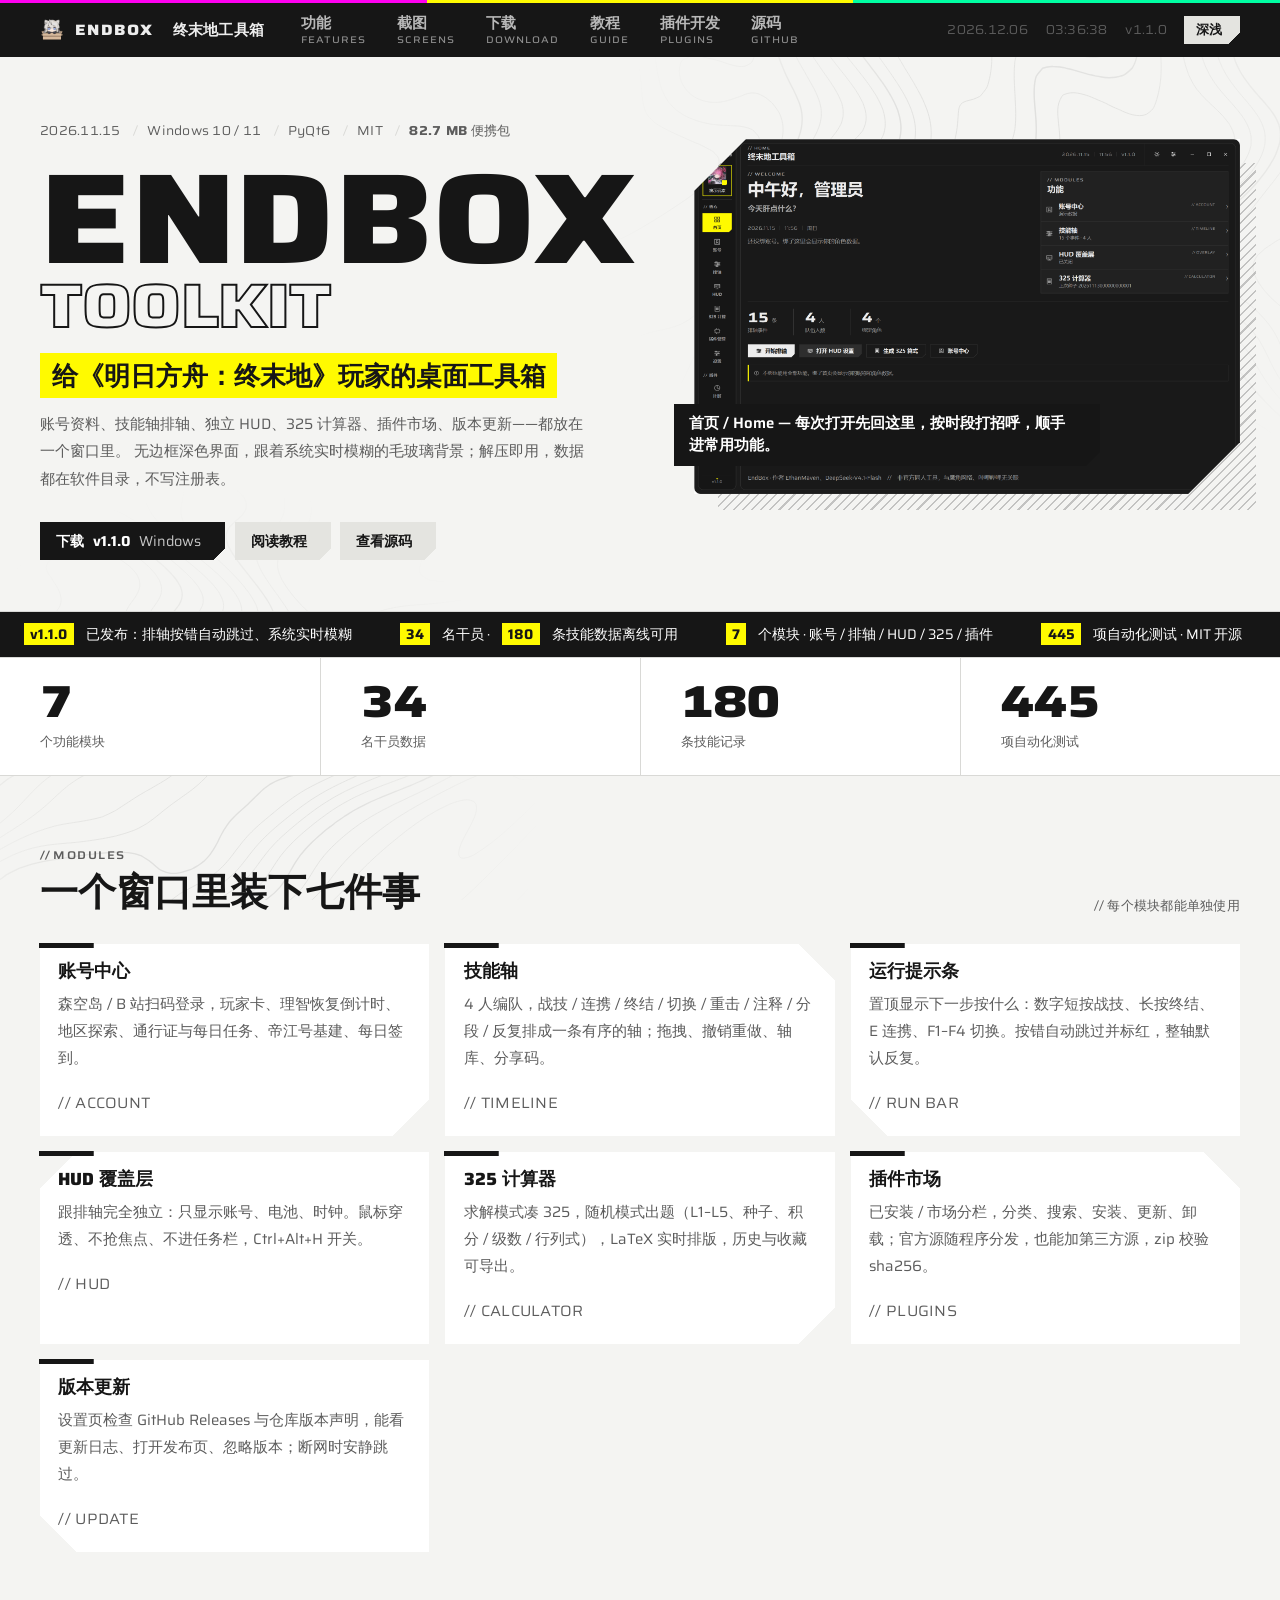
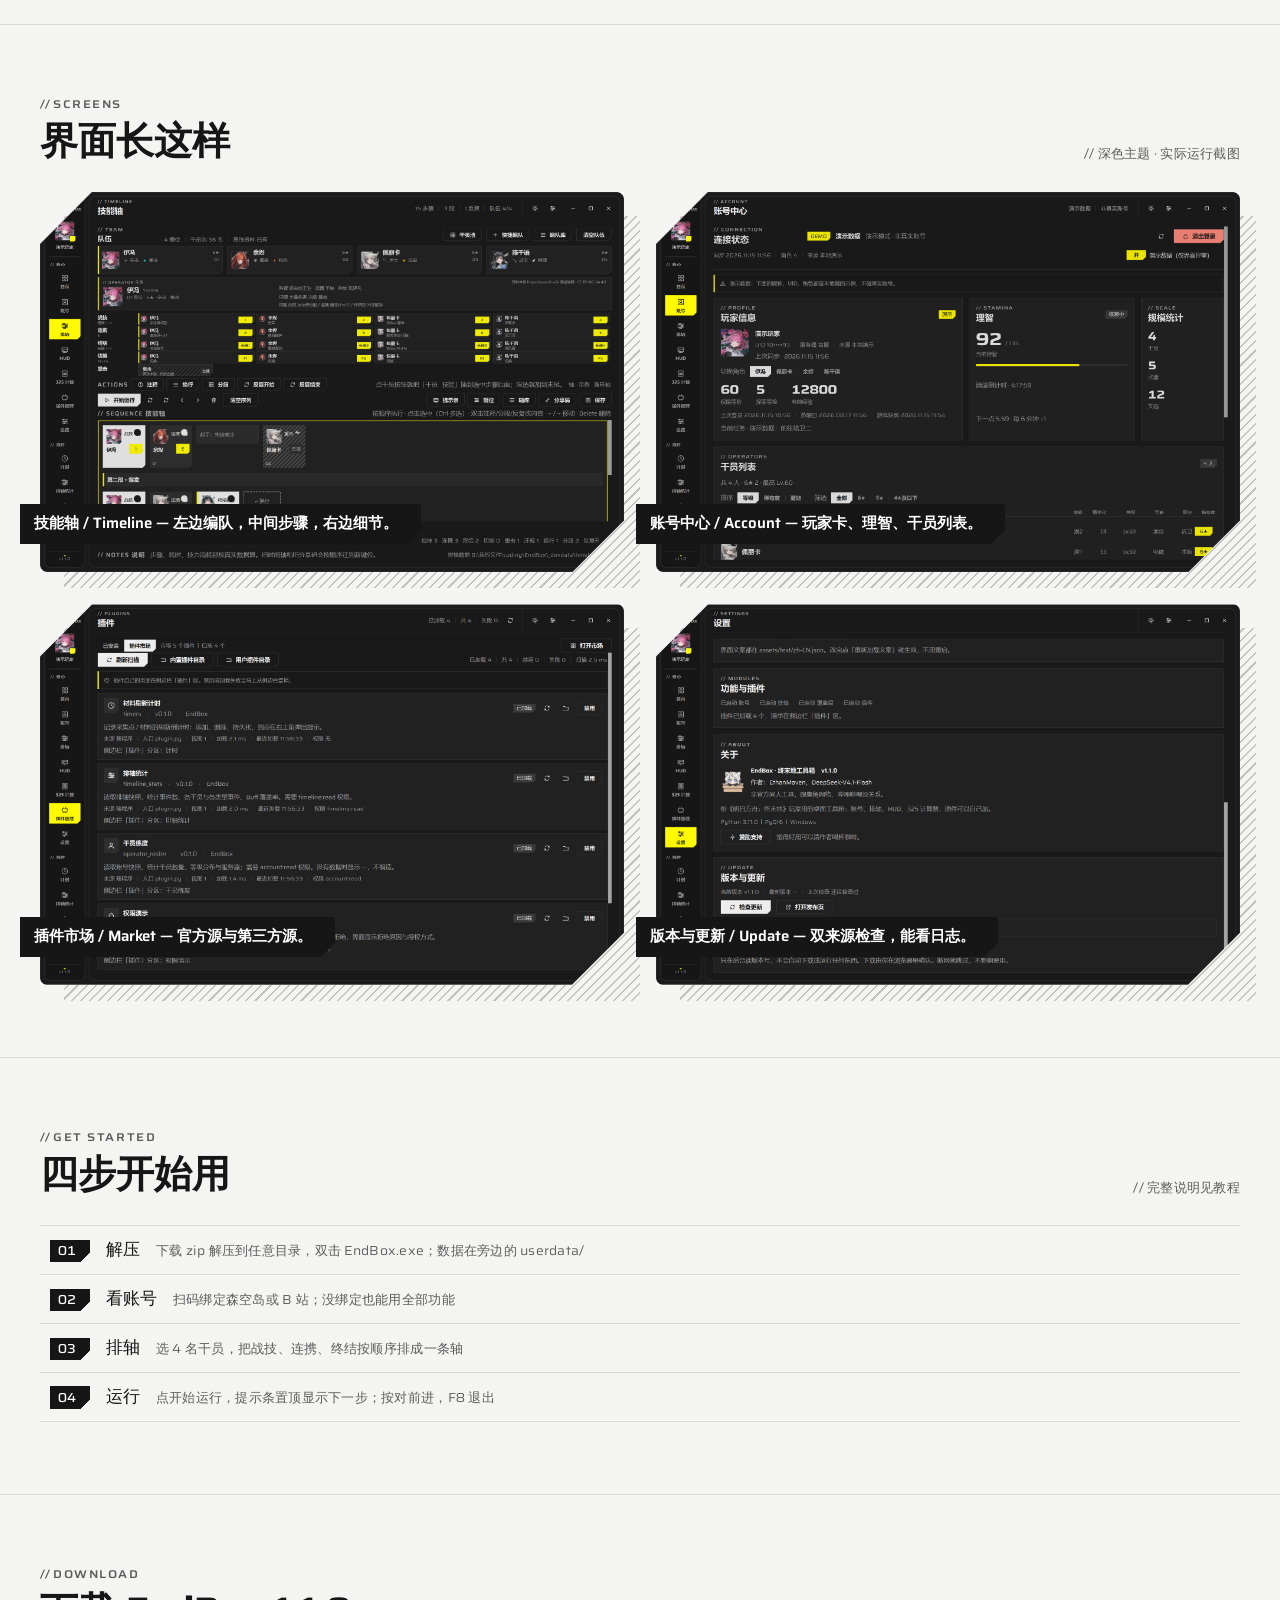
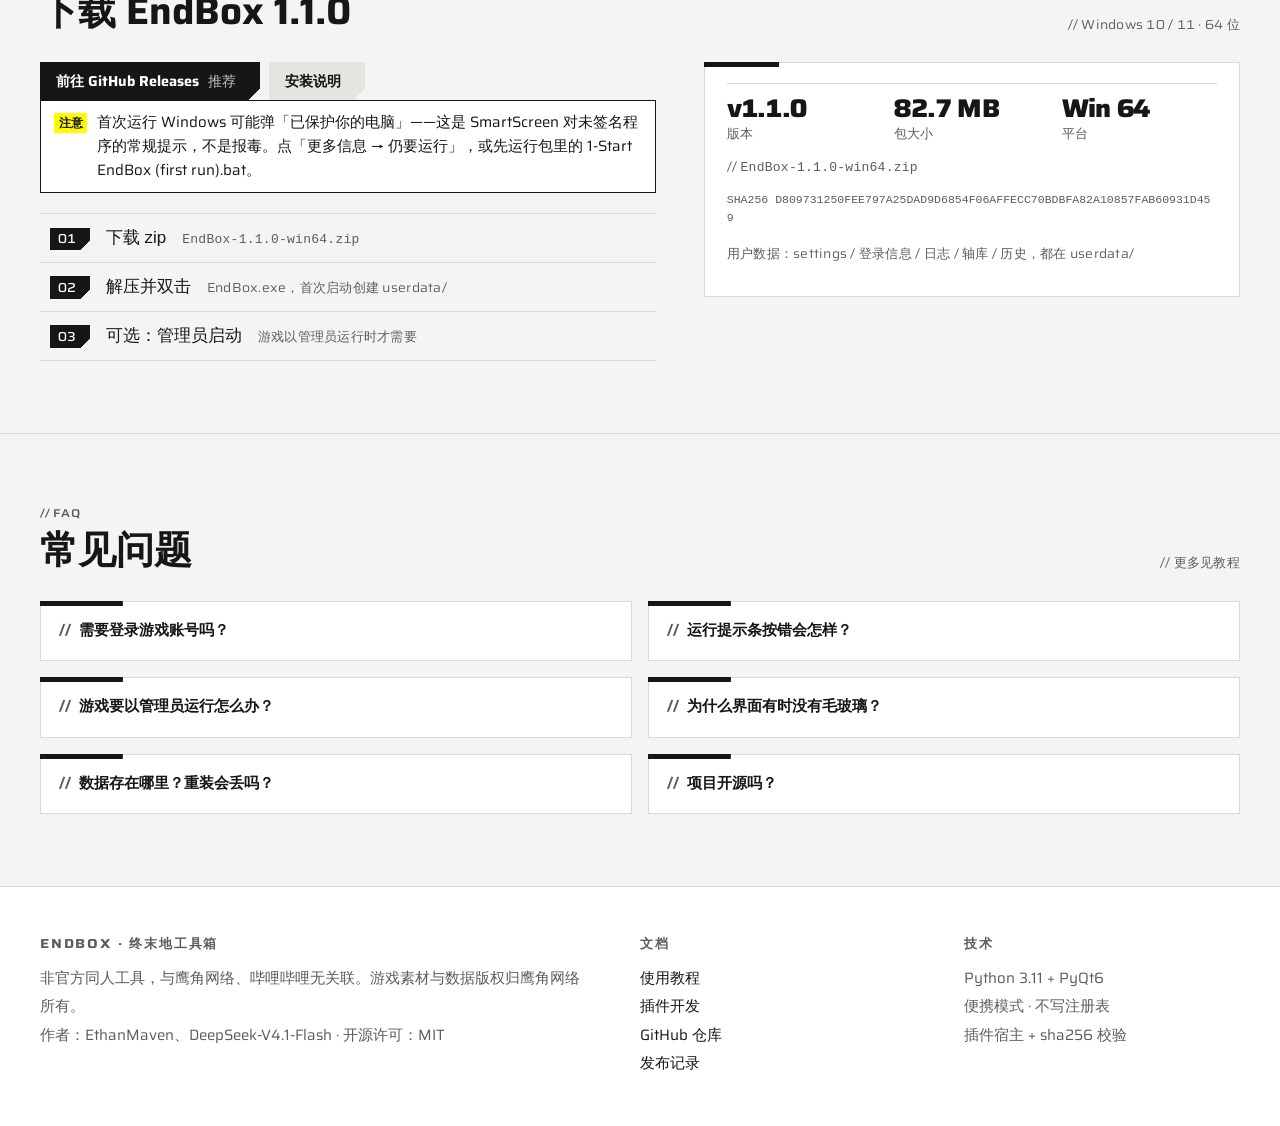
==== commit c69246f9: "新增插件开发教程页，导航加插件开发入口" ====
--- a/index.html
+++ b/index.html
@@ -43,6 +43,7 @@
         <a href="#screens">截图<small>Screens</small></a>
         <a href="#download">下载<small>Download</small></a>
         <a href="guide.html">教程<small>Guide</small></a>
+        <a href="plugins.html">插件开发<small>Plugins</small></a>
         <a href="https://github.com/comreade-123/EndBox" rel="noopener">源码<small>GitHub</small></a>
       </nav>
       <div class="util">
@@ -277,6 +278,7 @@
         <h2>文档</h2>
         <ul>
           <li><a href="guide.html">使用教程</a></li>
+          <li><a href="plugins.html">插件开发</a></li>
           <li><a href="https://github.com/comreade-123/EndBox" rel="noopener">GitHub 仓库</a></li>
           <li><a href="https://github.com/comreade-123/EndBox/releases" rel="noopener">发布记录</a></li>
         </ul>
--- a/assets/site.css
+++ b/assets/site.css
@@ -1106,3 +1106,29 @@
     grid-column: 1 / -1;
   }
 }
+
+
+/* 插件开发页的代码块 */
+.guide .ef-prose pre {
+  margin: 1rem 0;
+  padding: 0.9rem 1rem;
+  background: #161616;
+  color: #ededed;
+  border-left: 3px solid var(--ef-signal);
+  overflow-x: auto;
+  font-family: var(--ef-font-mono);
+  font-size: 0.8rem;
+  line-height: 1.7;
+}
+
+.guide .ef-prose pre code {
+  background: none;
+  padding: 0;
+  color: inherit;
+  white-space: pre;
+}
+
+.guide .ef-prose code {
+  font-family: var(--ef-font-mono);
+  font-size: 0.88em;
+}
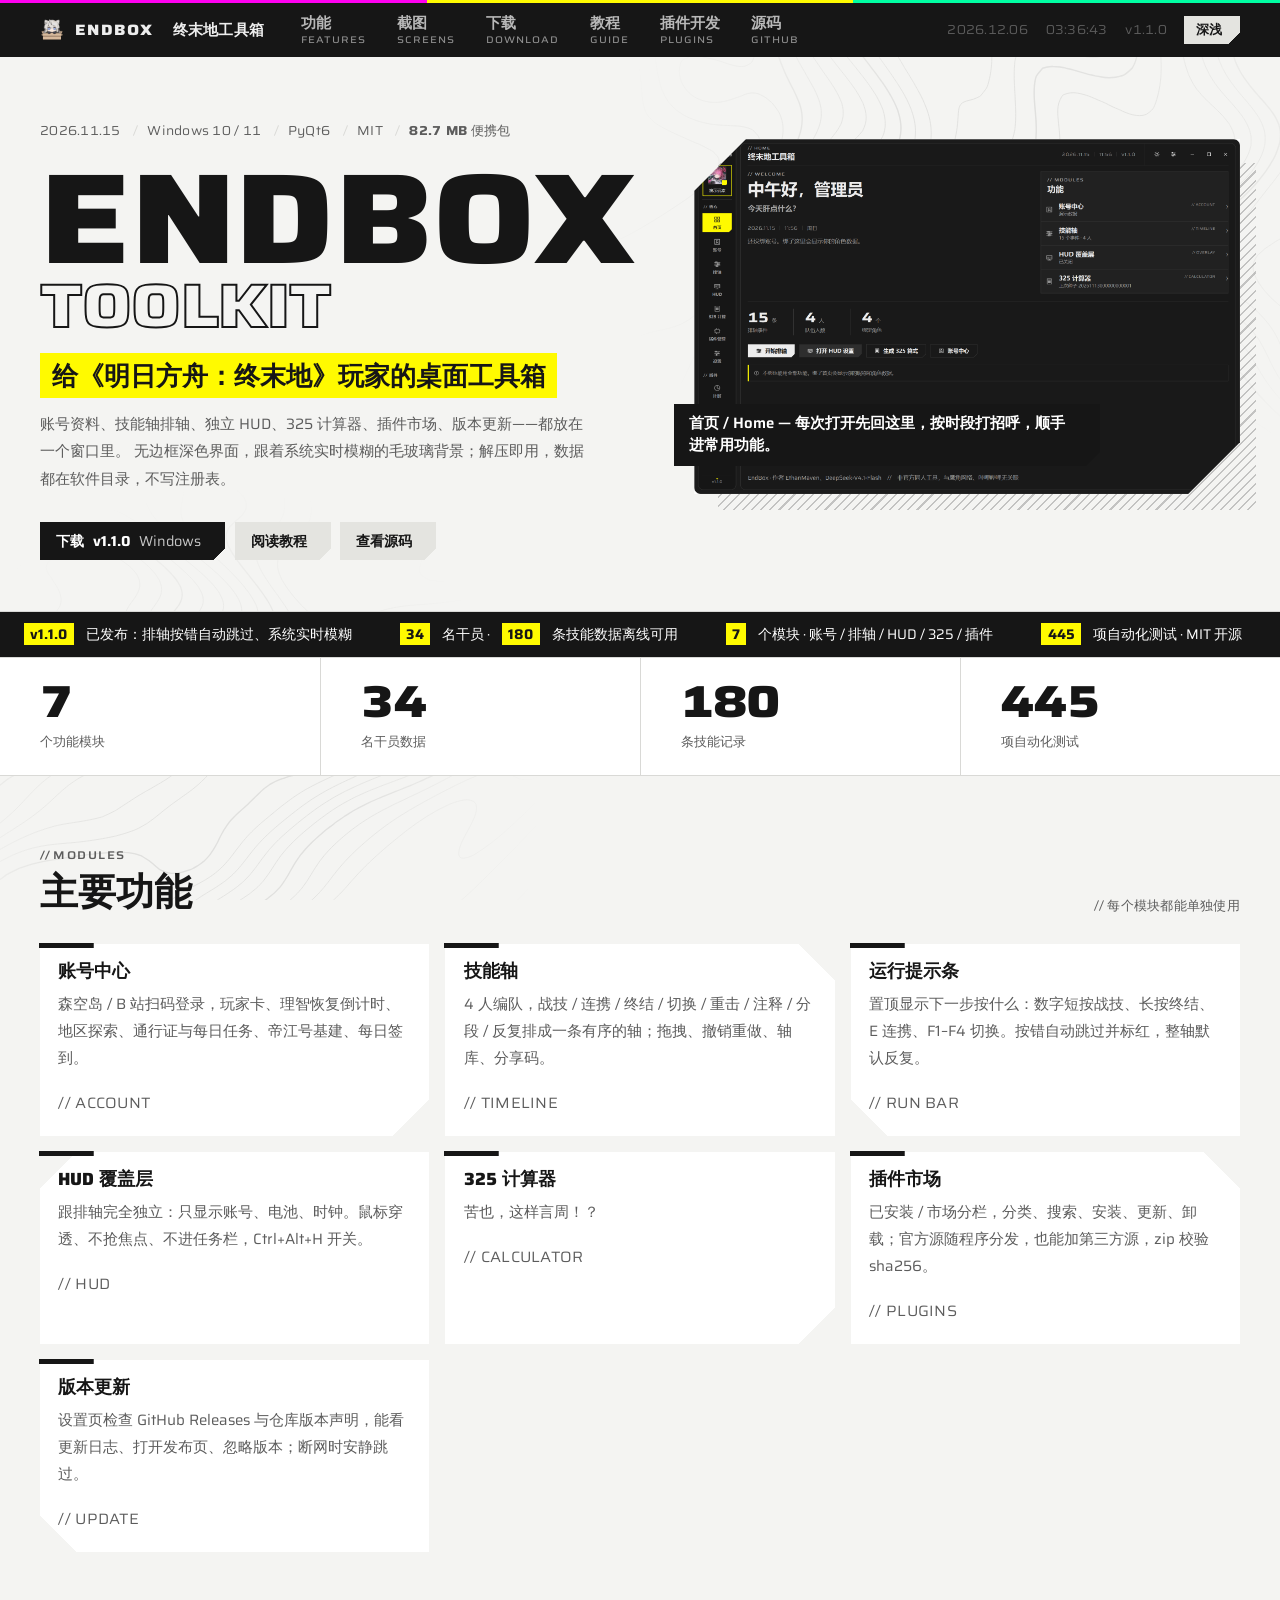
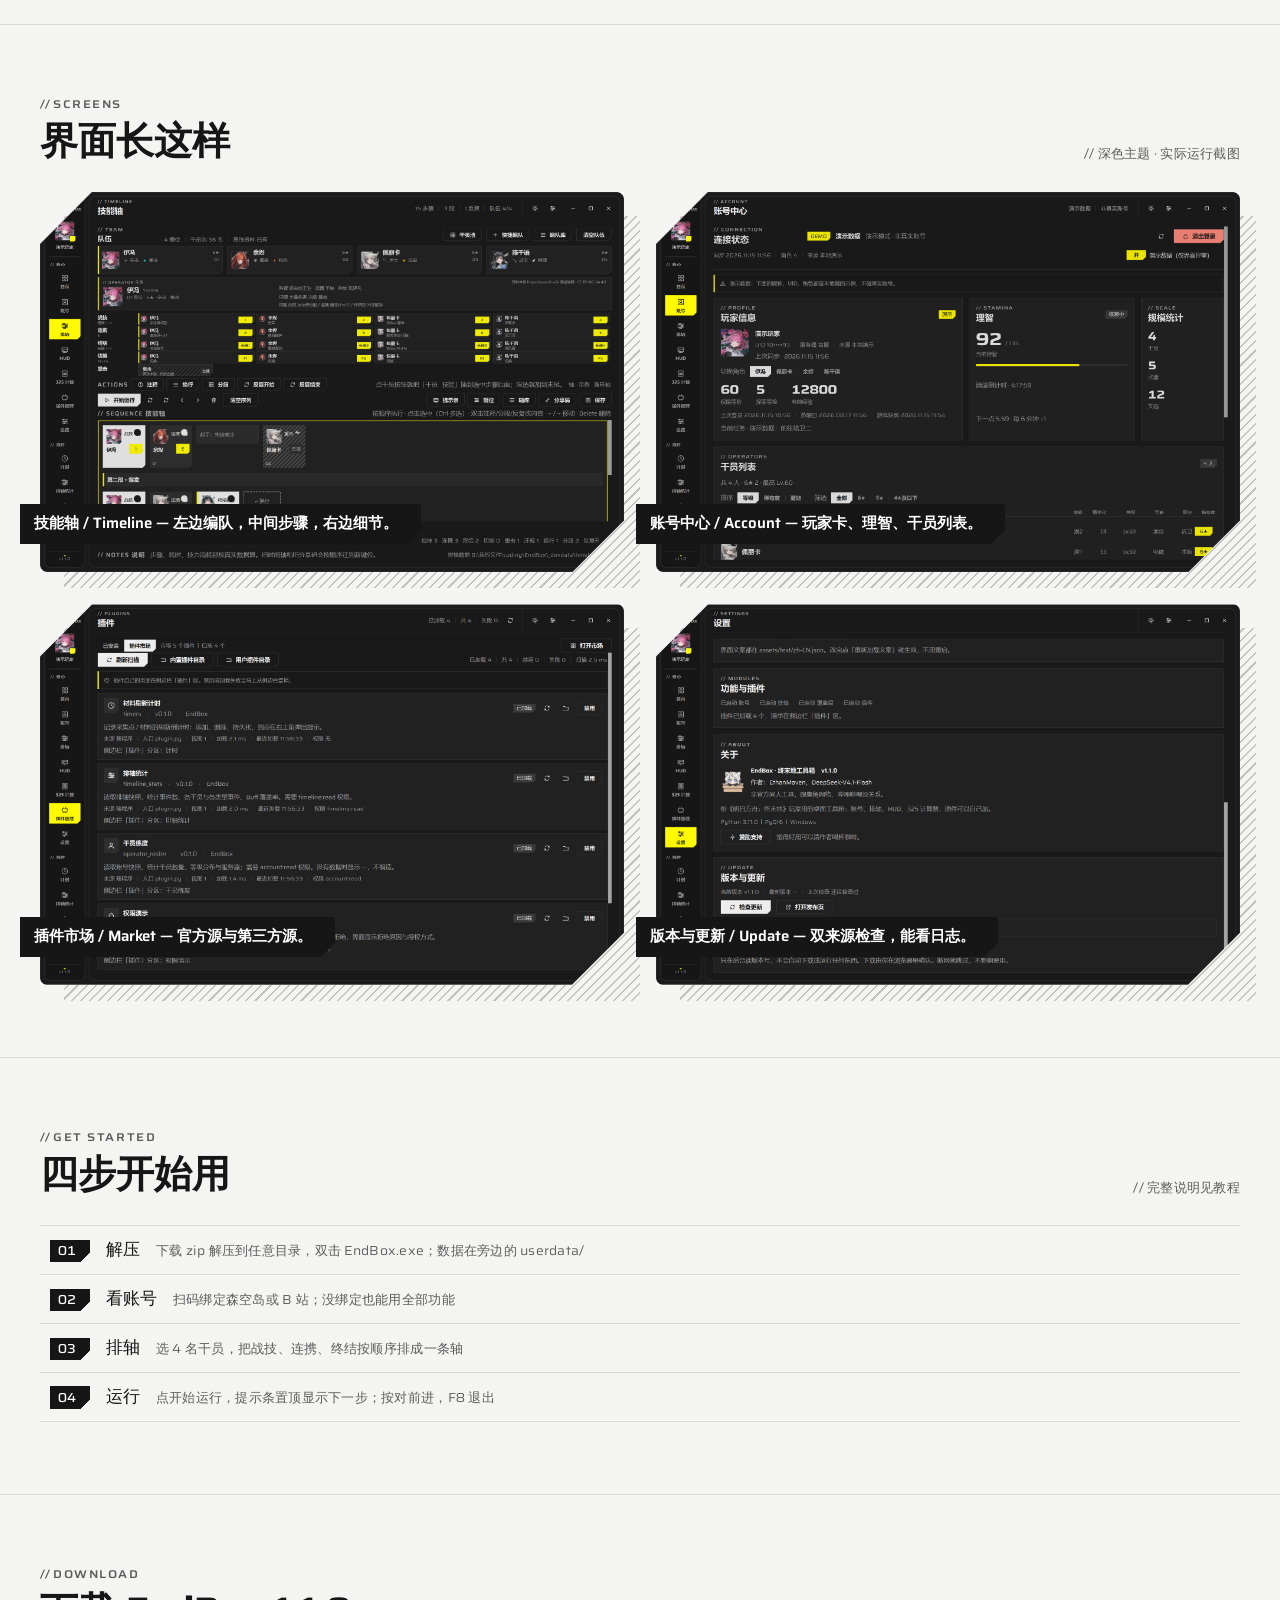
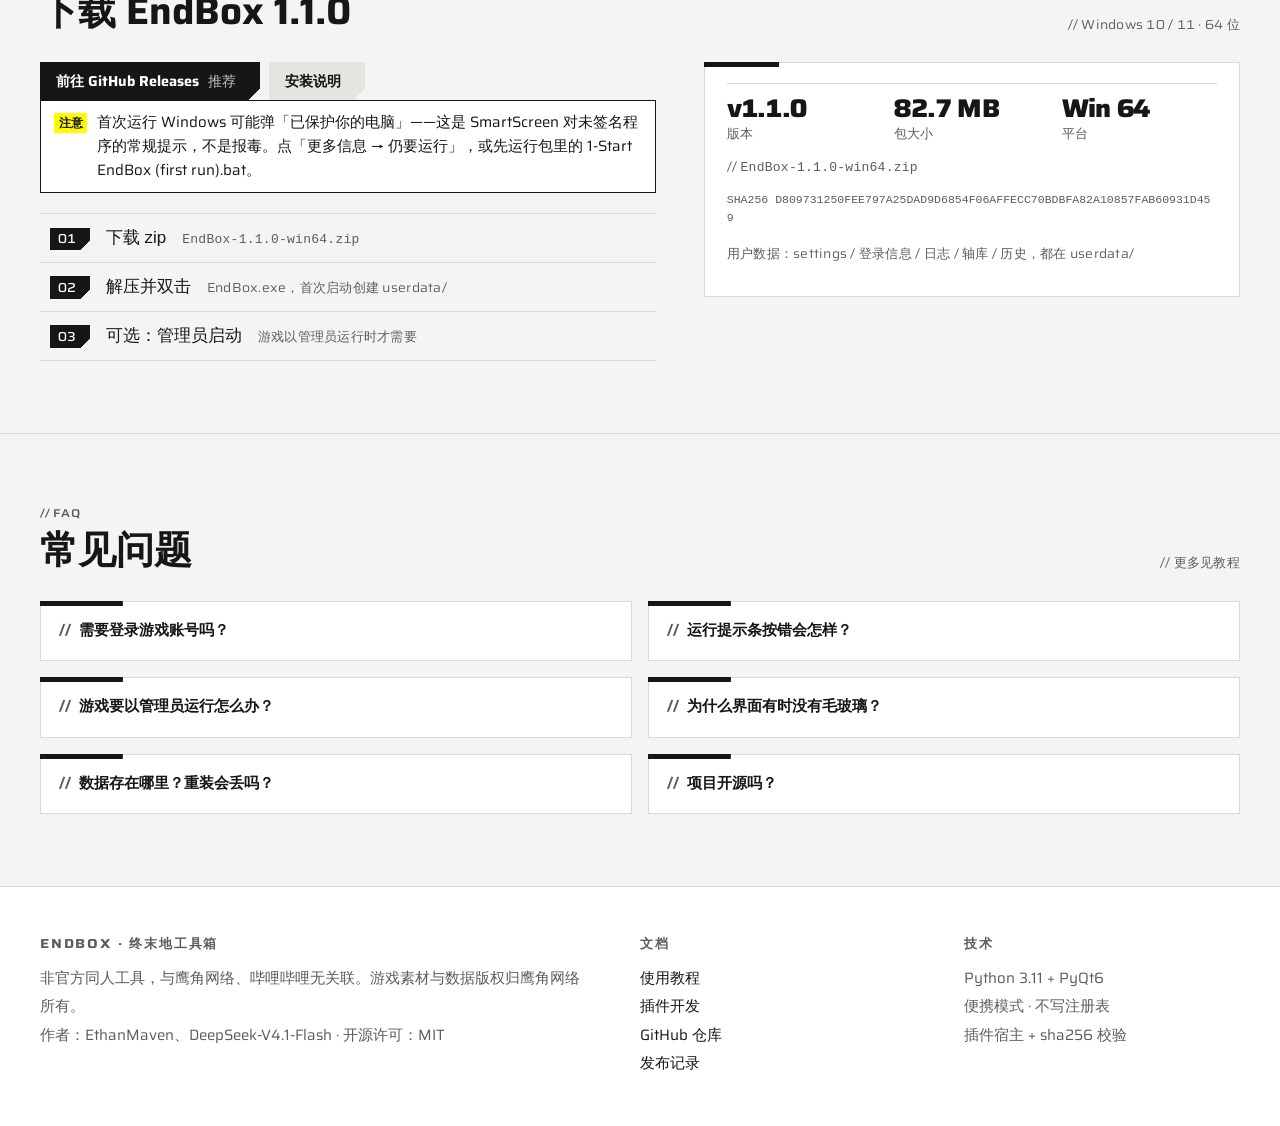
==== commit 45988f03: "更改文案" ====
--- a/index.html
+++ b/index.html
@@ -118,7 +118,7 @@
         <div class="section-head">
           <div>
             <p class="ef-eyebrow slash">Modules</p>
-            <h2>一个窗口里装下七件事</h2>
+            <h2>主要功能</h2>
           </div>
           <p class="ef-field"><span>// 每个模块都能单独使用</span></p>
         </div>
@@ -146,7 +146,7 @@
           </a>
           <a class="ef-panel cut-br" href="guide.html#calc">
             <h2>325 计算器</h2>
-            <p>求解模式凑 325，随机模式出题（L1–L5、种子、积分 / 级数 / 行列式），LaTeX 实时排版，历史与收藏可导出。</p>
+            <p>苦也，这样言周！？</p>
             <p class="ef-field"><span>// CALCULATOR</span></p>
           </a>
           <a class="ef-panel cut-tr" href="guide.html#plugins">
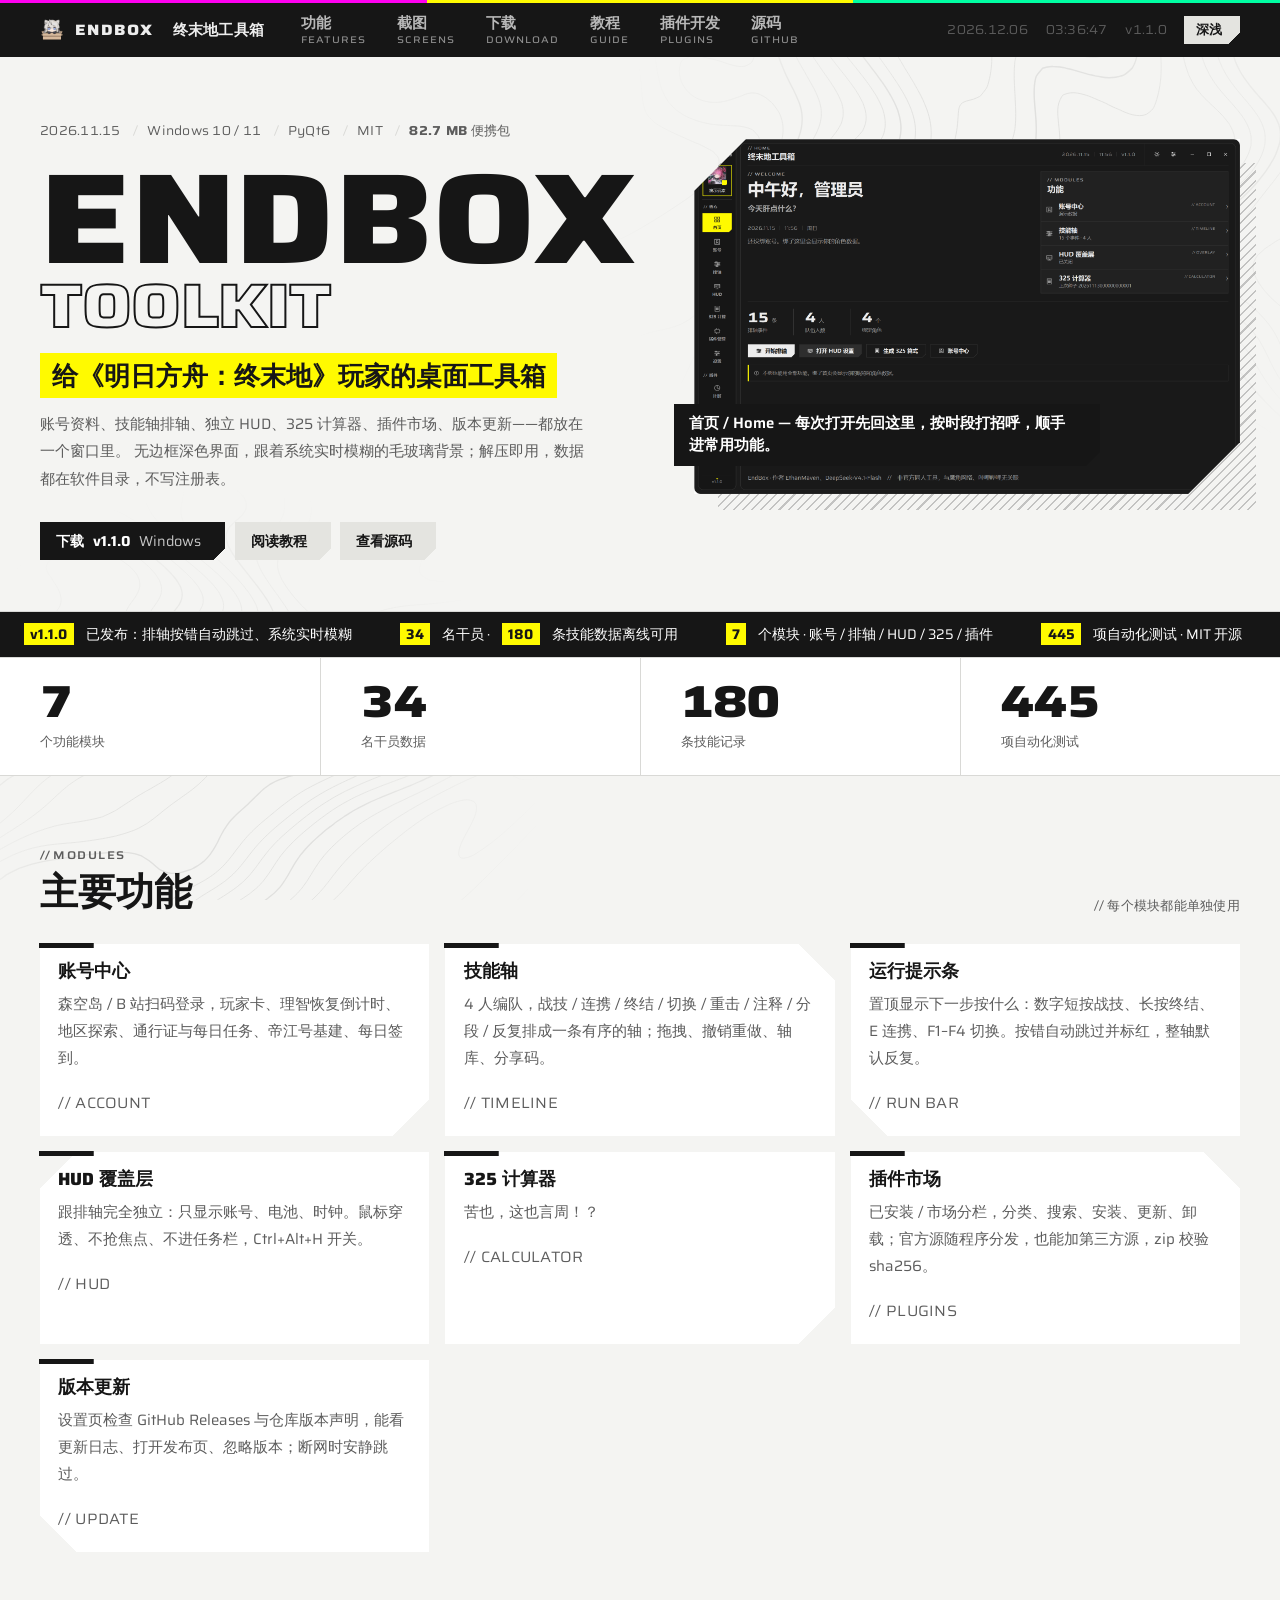
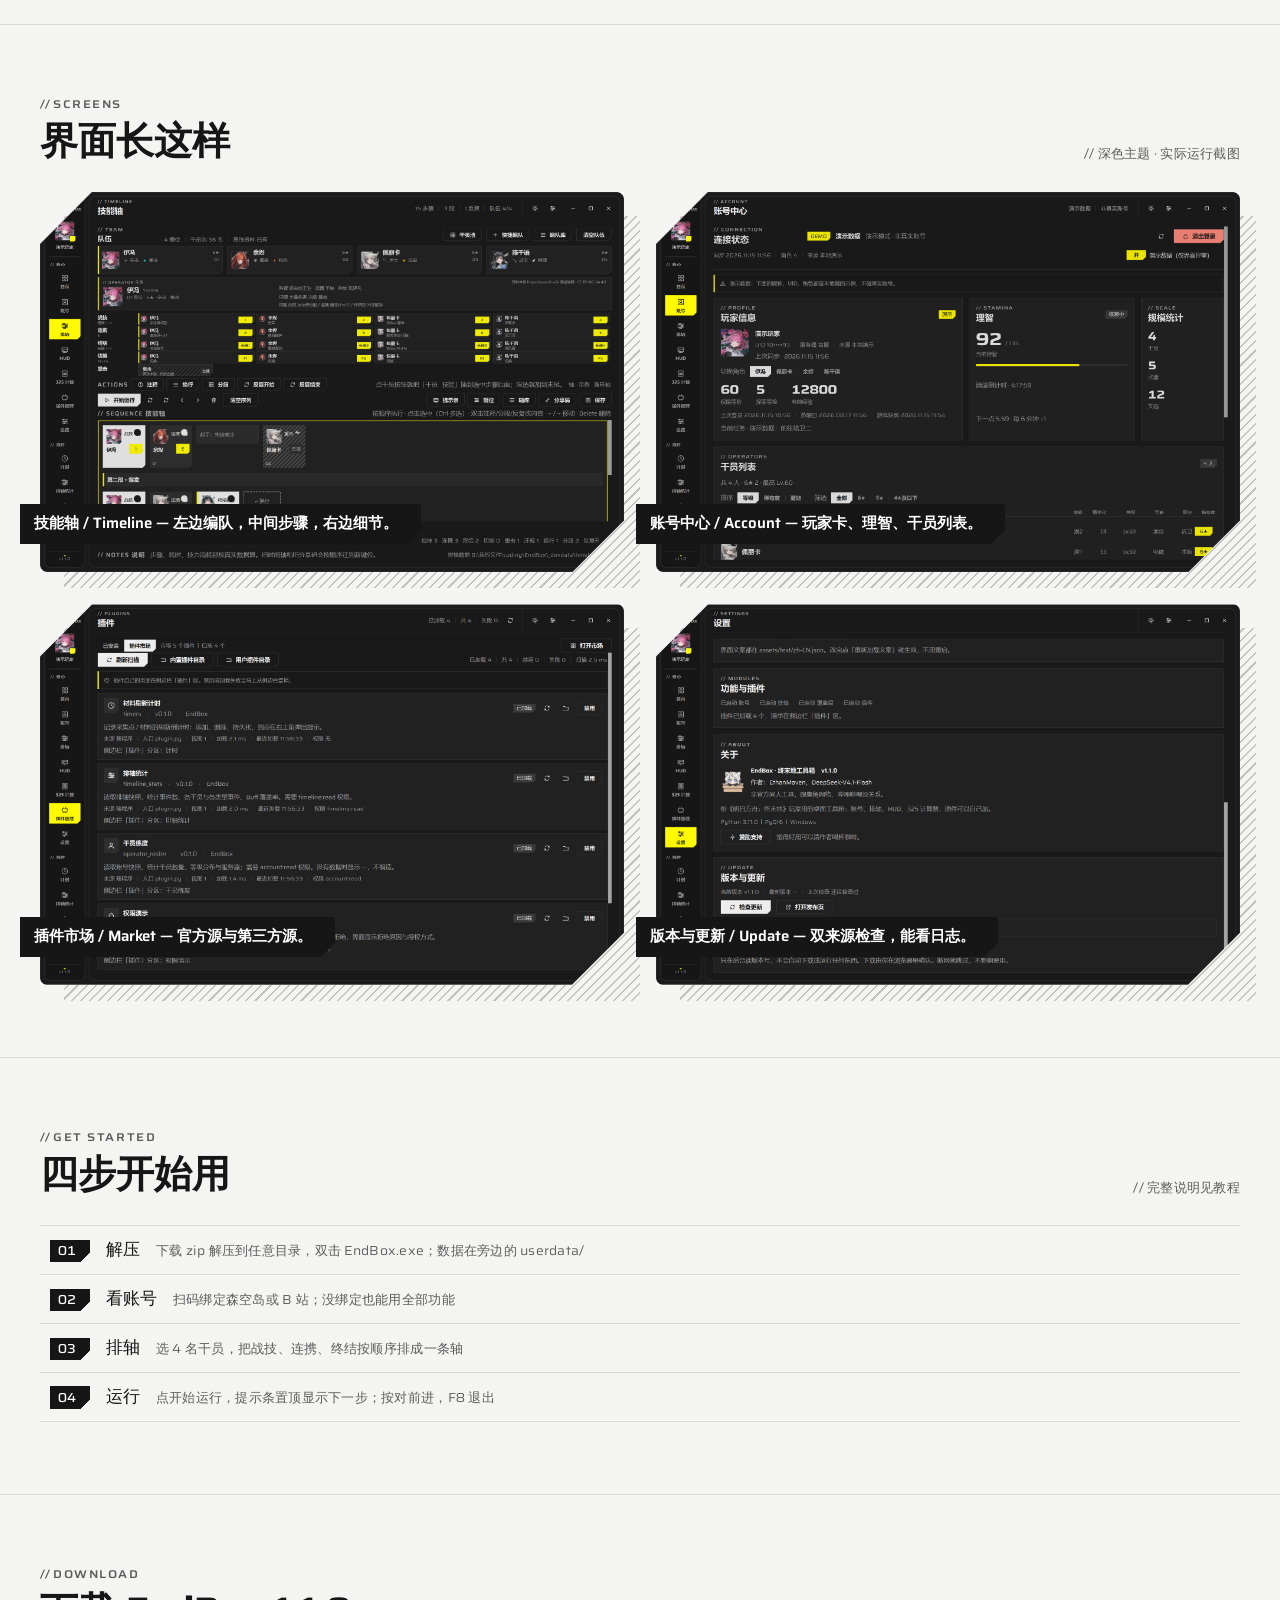
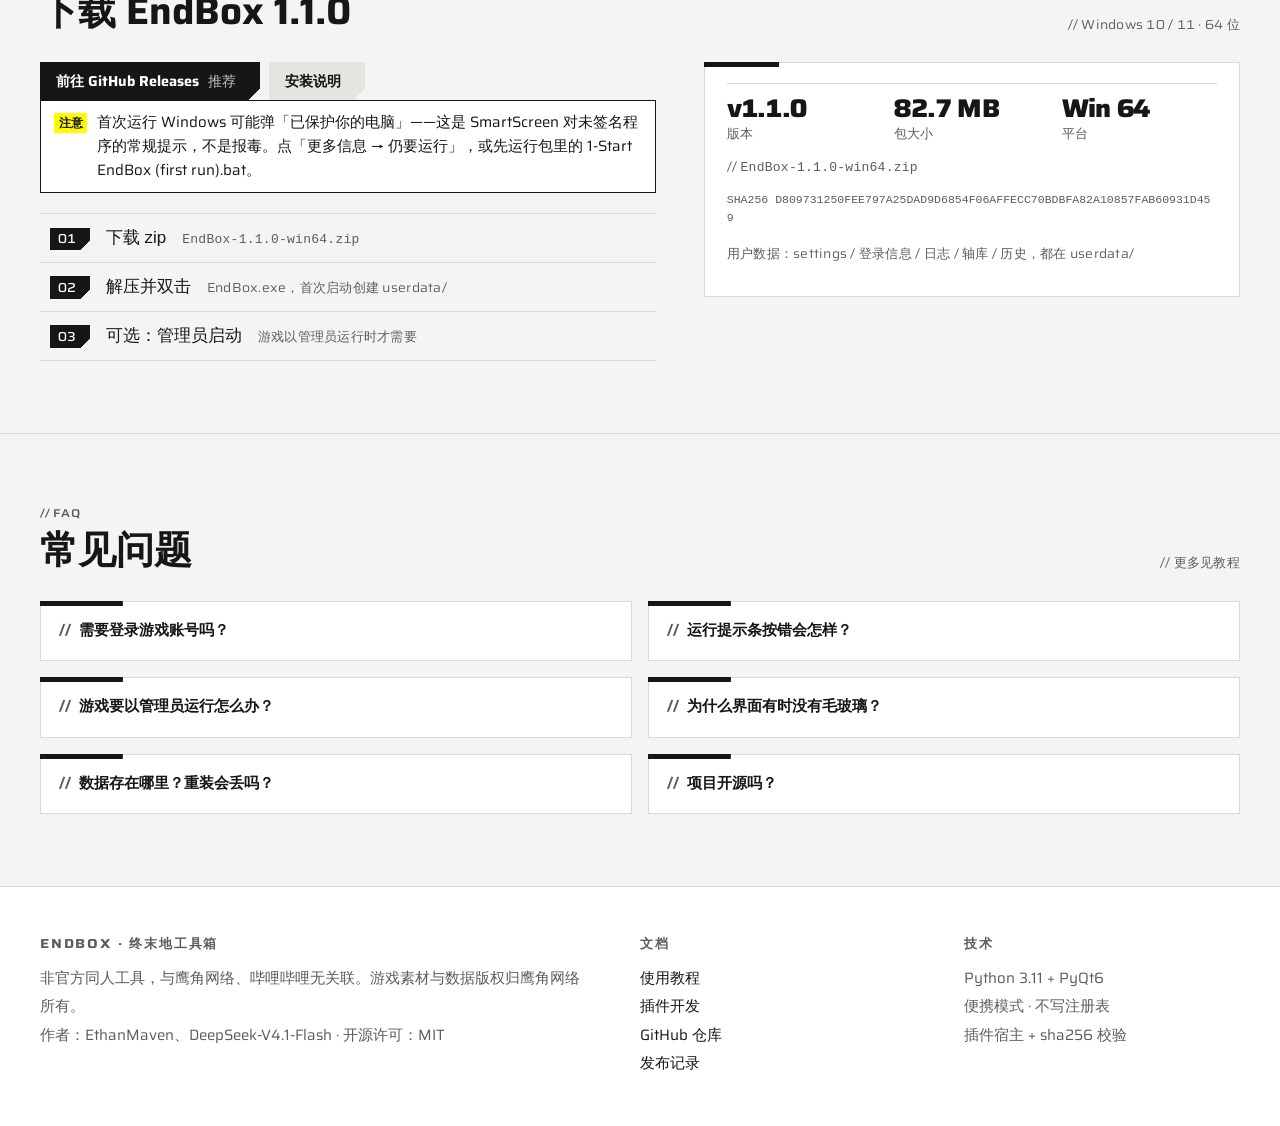
==== commit 079cd959: "更改文案" ====
--- a/index.html
+++ b/index.html
@@ -146,7 +146,7 @@
           </a>
           <a class="ef-panel cut-br" href="guide.html#calc">
             <h2>325 计算器</h2>
-            <p>苦也，这样言周！？</p>
+            <p>苦也，这也言周！？</p>
             <p class="ef-field"><span>// CALCULATOR</span></p>
           </a>
           <a class="ef-panel cut-tr" href="guide.html#plugins">
